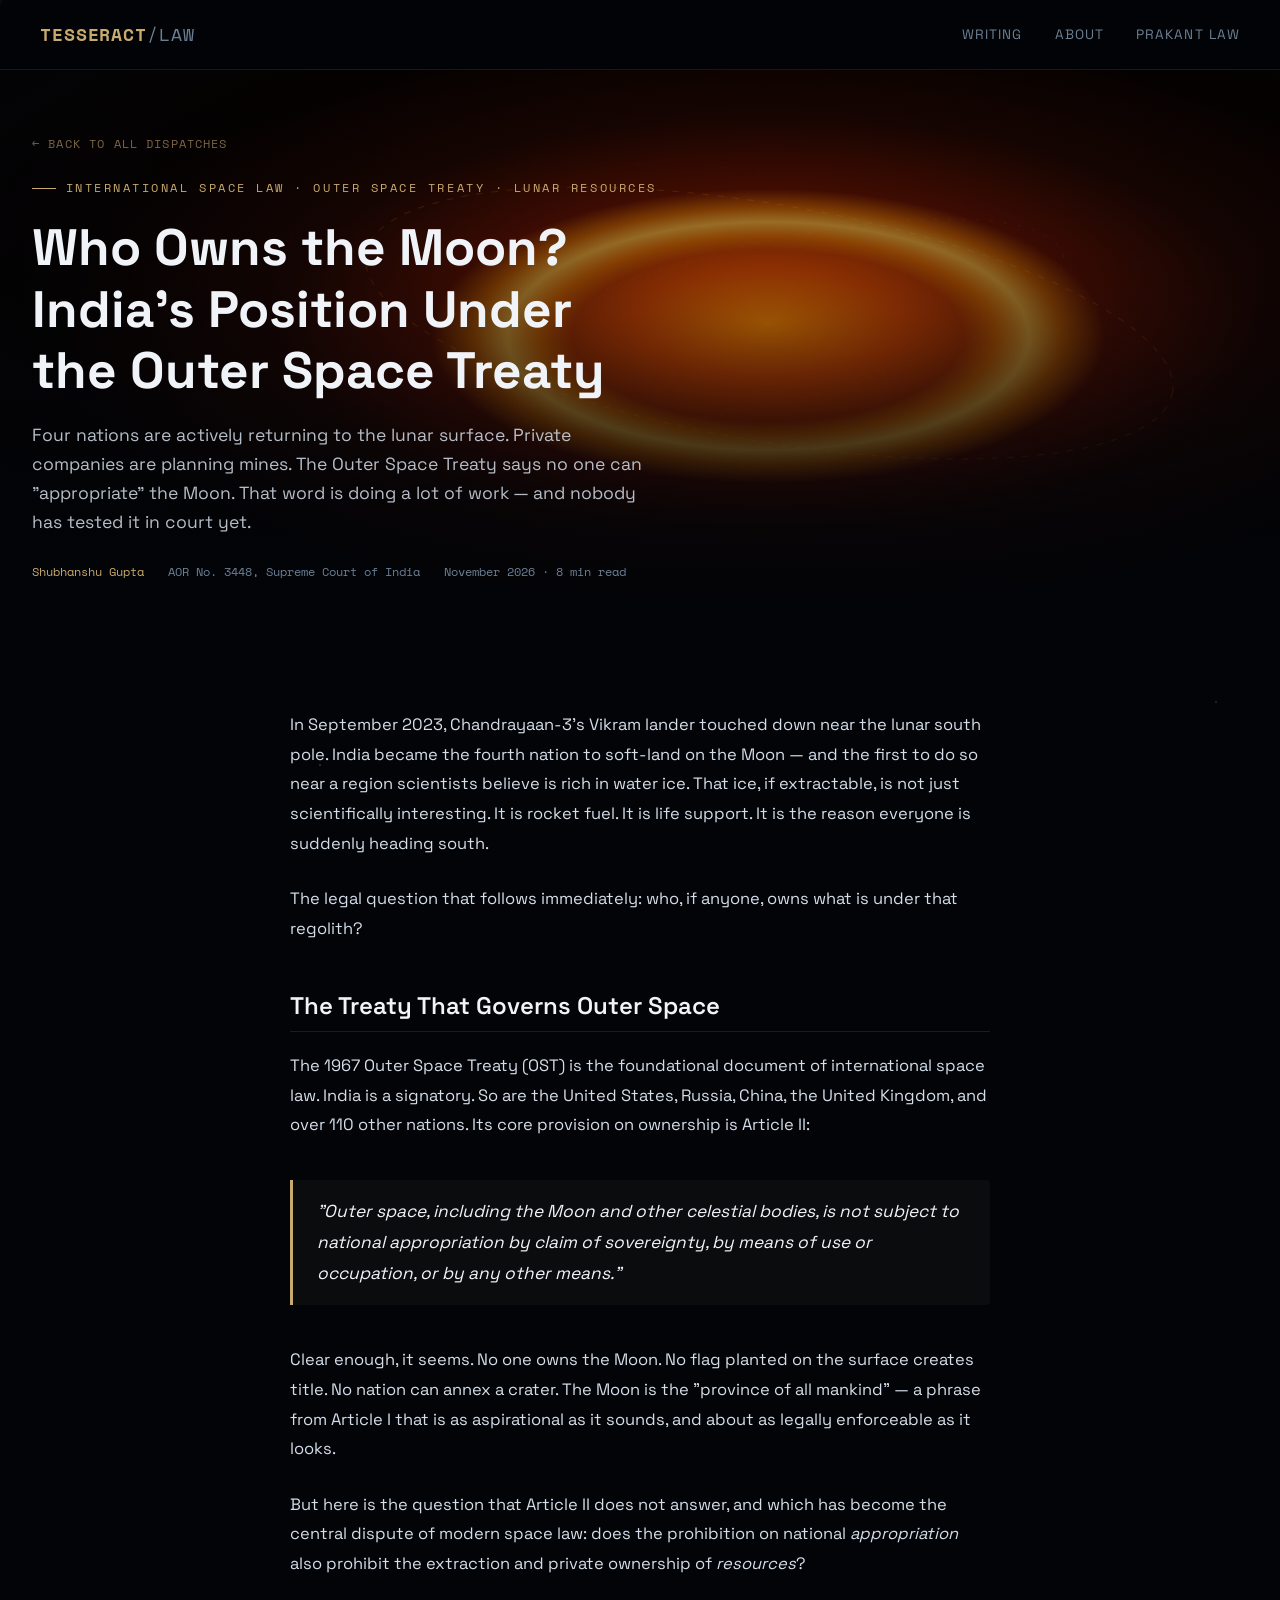
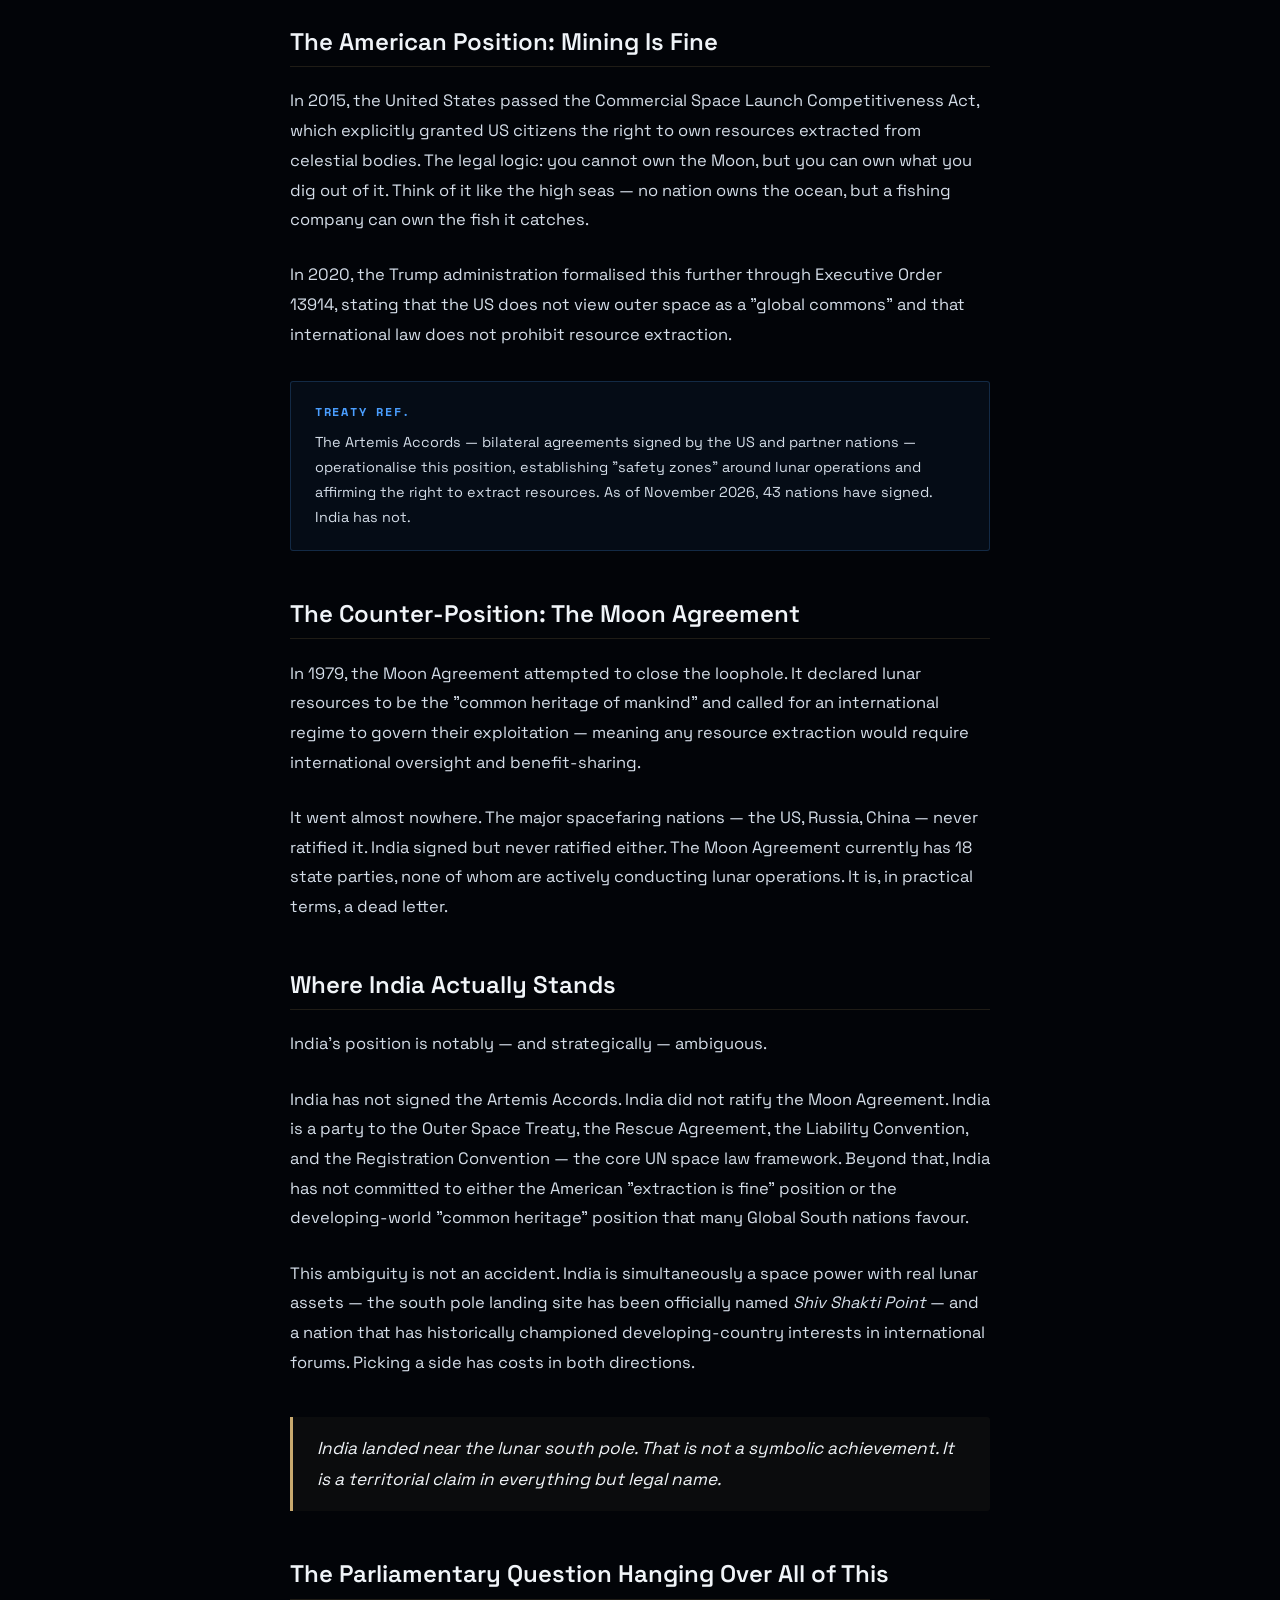
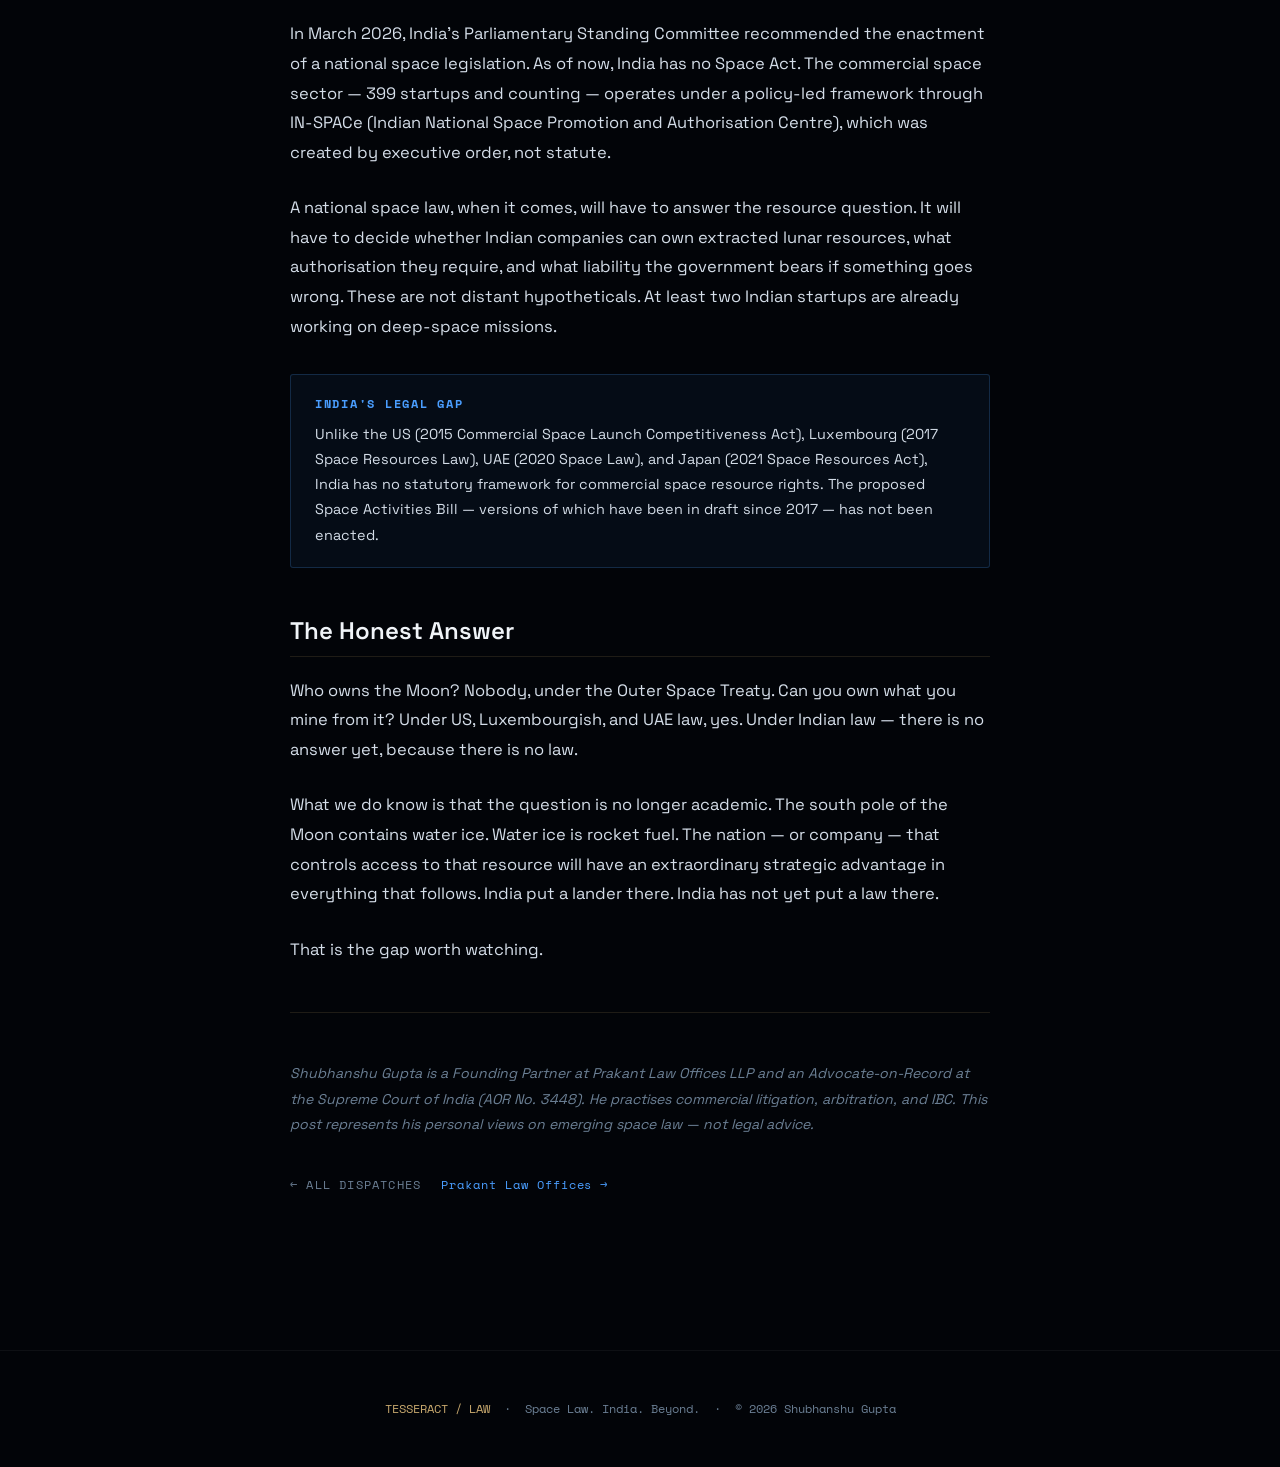
==== posts/who-owns-the-moon.html @ fd15c5fd "Add files via upload" ====
<!DOCTYPE html>
<html lang="en">
<head>
  <meta charset="UTF-8">
  <meta name="viewport" content="width=device-width, initial-scale=1.0">
  <title>Who Owns the Moon? — Tesseract Law</title>
  <meta name="description" content="The Outer Space Treaty says no nation can appropriate the Moon. But what does that mean for resource extraction — and where does India stand? By Shubhanshu Gupta, AOR.">
  <meta property="og:title" content="Who Owns the Moon? India's Position Under the Outer Space Treaty">
  <meta property="og:description" content="Four nations are actively returning to the lunar surface. The Outer Space Treaty says no nation can 'appropriate' the Moon. What does that actually mean?">
  <meta property="og:type" content="article">
  <link rel="stylesheet" href="../css/style.css">
  <link rel="icon" href="data:image/svg+xml,<svg xmlns='http://www.w3.org/2000/svg' viewBox='0 0 100 100'><text y='.9em' font-size='90'>⬡</text></svg>">
</head>
<body>

  <!-- NAV -->
  <nav>
    <a href="../index.html" class="nav-logo">TESSERACT<span>/LAW</span></a>
    <div class="nav-links">
      <a href="../index.html#writing">Writing</a>
      <a href="../index.html#about">About</a>
      <a href="https://www.prakantlaw.com" target="_blank">Prakant Law</a>
    </div>
  </nav>

  <!-- ARTICLE HERO — Gargantua / Black Hole aesthetic -->
  <header class="article-hero">
    <div class="article-hero-bg bg-gargantua">
      <!-- Animated orbit rings -->
      <svg style="position:absolute;inset:0;width:100%;height:100%;opacity:0.35;" viewBox="0 0 1200 600" preserveAspectRatio="xMidYMid slice">
        <ellipse cx="720" cy="300" rx="380" ry="110" fill="none" stroke="rgba(255,160,0,0.5)" stroke-width="1" stroke-dasharray="6 8">
          <animateTransform attributeName="transform" type="rotate" from="0 720 300" to="360 720 300" dur="60s" repeatCount="indefinite"/>
        </ellipse>
        <ellipse cx="720" cy="300" rx="280" ry="75" fill="none" stroke="rgba(200,169,110,0.3)" stroke-width="0.8" stroke-dasharray="3 10">
          <animateTransform attributeName="transform" type="rotate" from="360 720 300" to="0 720 300" dur="45s" repeatCount="indefinite"/>
        </ellipse>
        <ellipse cx="720" cy="300" rx="460" ry="140" fill="none" stroke="rgba(255,255,255,0.1)" stroke-width="0.5" stroke-dasharray="4 12">
          <animateTransform attributeName="transform" type="rotate" from="0 720 300" to="360 720 300" dur="90s" repeatCount="indefinite"/>
        </ellipse>
        <!-- Moon dot -->
        <circle r="8" fill="rgba(220,220,220,0.8)">
          <animateMotion dur="60s" repeatCount="indefinite">
            <mpath href="#moon-orbit"/>
          </animateMotion>
        </circle>
        <ellipse id="moon-orbit" cx="720" cy="300" rx="380" ry="110" fill="none"/>
      </svg>
    </div>
    <div class="article-hero-overlay"></div>
    <div class="article-hero-content">
      <a href="../index.html" class="back-link" style="color:rgba(200,169,110,0.6);font-size:0.72rem;margin-bottom:1.5rem;display:inline-flex;gap:0.5rem;align-items:center;">
        ← Back to all dispatches
      </a>
      <div class="article-tag">International Space Law · Outer Space Treaty · Lunar Resources</div>
      <h1>Who Owns the Moon?<br>India's Position Under<br>the Outer Space Treaty</h1>
      <p class="article-deck">
        Four nations are actively returning to the lunar surface. Private companies are planning mines.
        The Outer Space Treaty says no one can "appropriate" the Moon.
        That word is doing a lot of work — and nobody has tested it in court yet.
      </p>
      <div class="article-byline">
        <strong>Shubhanshu Gupta</strong>
        <span>AOR No. 3448, Supreme Court of India</span>
        <span>November 2026 · 8 min read</span>
      </div>
    </div>
  </header>

  <!-- ARTICLE BODY -->
  <article class="article-body">
    <div class="container-narrow">

      <p>
        In September 2023, Chandrayaan-3's Vikram lander touched down near the lunar south pole. India became the fourth nation to soft-land on the Moon — and the first to do so near a region scientists believe is rich in water ice. That ice, if extractable, is not just scientifically interesting. It is rocket fuel. It is life support. It is the reason everyone is suddenly heading south.
      </p>

      <p>
        The legal question that follows immediately: who, if anyone, owns what is under that regolith?
      </p>

      <h2>The Treaty That Governs Outer Space</h2>

      <p>
        The 1967 Outer Space Treaty (OST) is the foundational document of international space law. India is a signatory. So are the United States, Russia, China, the United Kingdom, and over 110 other nations. Its core provision on ownership is Article II:
      </p>

      <blockquote>
        <p>"Outer space, including the Moon and other celestial bodies, is not subject to national appropriation by claim of sovereignty, by means of use or occupation, or by any other means."</p>
      </blockquote>

      <p>
        Clear enough, it seems. No one owns the Moon. No flag planted on the surface creates title. No nation can annex a crater. The Moon is the "province of all mankind" — a phrase from Article I that is as aspirational as it sounds, and about as legally enforceable as it looks.
      </p>

      <p>
        But here is the question that Article II does not answer, and which has become the central dispute of modern space law: does the prohibition on national <em>appropriation</em> also prohibit the extraction and private ownership of <em>resources</em>?
      </p>

      <h2>The American Position: Mining Is Fine</h2>

      <p>
        In 2015, the United States passed the Commercial Space Launch Competitiveness Act, which explicitly granted US citizens the right to own resources extracted from celestial bodies. The legal logic: you cannot own the Moon, but you can own what you dig out of it. Think of it like the high seas — no nation owns the ocean, but a fishing company can own the fish it catches.
      </p>

      <p>
        In 2020, the Trump administration formalised this further through Executive Order 13914, stating that the US does not view outer space as a "global commons" and that international law does not prohibit resource extraction.
      </p>

      <div class="law-note">
        <strong>Treaty Ref.</strong>
        The Artemis Accords — bilateral agreements signed by the US and partner nations — operationalise this position, establishing "safety zones" around lunar operations and affirming the right to extract resources. As of November 2026, 43 nations have signed. India has not.
      </div>

      <h2>The Counter-Position: The Moon Agreement</h2>

      <p>
        In 1979, the Moon Agreement attempted to close the loophole. It declared lunar resources to be the "common heritage of mankind" and called for an international regime to govern their exploitation — meaning any resource extraction would require international oversight and benefit-sharing.
      </p>

      <p>
        It went almost nowhere. The major spacefaring nations — the US, Russia, China — never ratified it. India signed but never ratified either. The Moon Agreement currently has 18 state parties, none of whom are actively conducting lunar operations. It is, in practical terms, a dead letter.
      </p>

      <h2>Where India Actually Stands</h2>

      <p>
        India's position is notably — and strategically — ambiguous.
      </p>

      <p>
        India has not signed the Artemis Accords. India did not ratify the Moon Agreement. India is a party to the Outer Space Treaty, the Rescue Agreement, the Liability Convention, and the Registration Convention — the core UN space law framework. Beyond that, India has not committed to either the American "extraction is fine" position or the developing-world "common heritage" position that many Global South nations favour.
      </p>

      <p>
        This ambiguity is not an accident. India is simultaneously a space power with real lunar assets — the south pole landing site has been officially named <em>Shiv Shakti Point</em> — and a nation that has historically championed developing-country interests in international forums. Picking a side has costs in both directions.
      </p>

      <blockquote>
        <p>India landed near the lunar south pole. That is not a symbolic achievement. It is a territorial claim in everything but legal name.</p>
      </blockquote>

      <h2>The Parliamentary Question Hanging Over All of This</h2>

      <p>
        In March 2026, India's Parliamentary Standing Committee recommended the enactment of a national space legislation. As of now, India has no Space Act. The commercial space sector — 399 startups and counting — operates under a policy-led framework through IN-SPACe (Indian National Space Promotion and Authorisation Centre), which was created by executive order, not statute.
      </p>

      <p>
        A national space law, when it comes, will have to answer the resource question. It will have to decide whether Indian companies can own extracted lunar resources, what authorisation they require, and what liability the government bears if something goes wrong. These are not distant hypotheticals. At least two Indian startups are already working on deep-space missions.
      </p>

      <div class="law-note">
        <strong>India's Legal Gap</strong>
        Unlike the US (2015 Commercial Space Launch Competitiveness Act), Luxembourg (2017 Space Resources Law), UAE (2020 Space Law), and Japan (2021 Space Resources Act), India has no statutory framework for commercial space resource rights. The proposed Space Activities Bill — versions of which have been in draft since 2017 — has not been enacted.
      </div>

      <h2>The Honest Answer</h2>

      <p>
        Who owns the Moon? Nobody, under the Outer Space Treaty. Can you own what you mine from it? Under US, Luxembourgish, and UAE law, yes. Under Indian law — there is no answer yet, because there is no law.
      </p>

      <p>
        What we do know is that the question is no longer academic. The south pole of the Moon contains water ice. Water ice is rocket fuel. The nation — or company — that controls access to that resource will have an extraordinary strategic advantage in everything that follows. India put a lander there. India has not yet put a law there.
      </p>

      <p>
        That is the gap worth watching.
      </p>

      <hr style="border:none;border-top:1px solid rgba(200,169,110,0.15);margin:3rem 0;">

      <p style="font-size:0.88rem;color:var(--muted);">
        <em>Shubhanshu Gupta is a Founding Partner at Prakant Law Offices LLP and an Advocate-on-Record at the Supreme Court of India (AOR No. 3448). He practises commercial litigation, arbitration, and IBC. This post represents his personal views on emerging space law — not legal advice.</em>
      </p>

      <p style="margin-top:2rem;">
        <a href="../index.html" class="back-link">← All dispatches</a>
        &nbsp;&nbsp;&nbsp;
        <a href="https://www.prakantlaw.com" target="_blank" style="font-family:'Space Mono',monospace;font-size:0.75rem;color:var(--accent2);letter-spacing:0.08em;">Prakant Law Offices →</a>
      </p>

    </div>
  </article>

  <!-- FOOTER -->
  <footer>
    <p>
      <strong>TESSERACT / LAW</strong> &nbsp;·&nbsp;
      Space Law. India. Beyond. &nbsp;·&nbsp;
      © 2026 Shubhanshu Gupta
    </p>
  </footer>

  <script src="../js/main.js"></script>
</body>
</html>
---- css/style.css ----
/* ===========================
   TESSERACT LAW — Core Styles
   Space Law. India. Beyond.
   =========================== */

@import url('https://fonts.googleapis.com/css2?family=Space+Grotesk:wght@300;400;500;600;700&family=Space+Mono:ital,wght@0,400;0,700;1,400&display=swap');

:root {
  --black:       #020408;
  --deep:        #040c14;
  --navy:        #071a2e;
  --accent:      #c8a96e;      /* warm gold — like Gargantua's accretion disk */
  --accent2:     #4a9eff;      /* cool blue — starlight */
  --text:        #d4dde8;
  --muted:       #6b7f94;
  --white:       #f0f4f8;
  --glow:        rgba(200, 169, 110, 0.15);
  --font-body:   'Space Grotesk', sans-serif;
  --font-mono:   'Space Mono', monospace;
}

*, *::before, *::after { box-sizing: border-box; margin: 0; padding: 0; }

html { scroll-behavior: smooth; }

body {
  background: var(--black);
  color: var(--text);
  font-family: var(--font-body);
  font-size: 17px;
  line-height: 1.75;
  overflow-x: hidden;
}

/* ---- STARFIELD BACKGROUND ---- */
body::before {
  content: '';
  position: fixed;
  inset: 0;
  background-image:
    radial-gradient(1px 1px at 15% 20%, rgba(255,255,255,0.7) 0%, transparent 100%),
    radial-gradient(1px 1px at 42% 68%, rgba(255,255,255,0.5) 0%, transparent 100%),
    radial-gradient(1px 1px at 73% 12%, rgba(255,255,255,0.6) 0%, transparent 100%),
    radial-gradient(1px 1px at 88% 45%, rgba(255,255,255,0.4) 0%, transparent 100%),
    radial-gradient(1px 1px at 25% 85%, rgba(255,255,255,0.5) 0%, transparent 100%),
    radial-gradient(1px 1px at 60% 32%, rgba(255,255,255,0.6) 0%, transparent 100%),
    radial-gradient(1px 1px at 5%  55%, rgba(255,255,255,0.3) 0%, transparent 100%),
    radial-gradient(1px 1px at 95% 78%, rgba(255,255,255,0.4) 0%, transparent 100%),
    radial-gradient(2px 2px at 33% 48%, rgba(200,169,110,0.3) 0%, transparent 100%),
    radial-gradient(2px 2px at 78% 60%, rgba(74,158,255,0.2) 0%, transparent 100%);
  pointer-events: none;
  z-index: 0;
}

/* ---- TYPOGRAPHY ---- */
h1, h2, h3, h4 {
  font-family: var(--font-body);
  font-weight: 600;
  line-height: 1.25;
  color: var(--white);
}

a { color: var(--accent); text-decoration: none; transition: color 0.2s; }
a:hover { color: var(--accent2); }

/* ---- NAVIGATION ---- */
nav {
  position: fixed;
  top: 0; left: 0; right: 0;
  z-index: 100;
  display: flex;
  align-items: center;
  justify-content: space-between;
  padding: 1.2rem 2.5rem;
  background: rgba(2, 4, 8, 0.85);
  backdrop-filter: blur(12px);
  border-bottom: 1px solid rgba(200, 169, 110, 0.12);
}

.nav-logo {
  font-family: var(--font-mono);
  font-size: 1.1rem;
  font-weight: 700;
  color: var(--accent);
  letter-spacing: 0.05em;
}
.nav-logo span { color: var(--muted); font-weight: 400; }

.nav-links { display: flex; gap: 2rem; }
.nav-links a {
  font-size: 0.85rem;
  color: var(--muted);
  letter-spacing: 0.08em;
  text-transform: uppercase;
  transition: color 0.2s;
}
.nav-links a:hover { color: var(--accent); }

/* ---- HERO ---- */
.hero {
  position: relative;
  min-height: 100vh;
  display: flex;
  flex-direction: column;
  align-items: center;
  justify-content: center;
  text-align: center;
  padding: 8rem 2rem 5rem;
  overflow: hidden;
  z-index: 1;
}

/* Gargantua ring — pure CSS black hole */
.hero::after {
  content: '';
  position: absolute;
  width: 520px; height: 520px;
  border-radius: 50%;
  background: radial-gradient(circle at 48% 55%,
    transparent 32%,
    rgba(200,169,110,0.08) 34%,
    rgba(200,169,110,0.22) 37%,
    rgba(255,200,80,0.18) 40%,
    rgba(200,169,110,0.10) 44%,
    transparent 48%
  );
  box-shadow:
    0 0 60px 20px rgba(200,169,110,0.08),
    0 0 120px 60px rgba(200,169,110,0.04);
  animation: rotate-ring 90s linear infinite;
  opacity: 0.6;
  pointer-events: none;
  z-index: -1;
}

@keyframes rotate-ring {
  from { transform: rotate(0deg) scale(1); }
  50%  { transform: rotate(180deg) scale(1.04); }
  to   { transform: rotate(360deg) scale(1); }
}

.hero-eyebrow {
  font-family: var(--font-mono);
  font-size: 0.75rem;
  letter-spacing: 0.25em;
  text-transform: uppercase;
  color: var(--accent);
  margin-bottom: 1.5rem;
  opacity: 0.9;
}

.hero h1 {
  font-size: clamp(2.8rem, 7vw, 5.5rem);
  font-weight: 700;
  letter-spacing: -0.02em;
  line-height: 1.1;
  margin-bottom: 1.5rem;
  background: linear-gradient(135deg, var(--white) 0%, var(--accent) 50%, var(--accent2) 100%);
  -webkit-background-clip: text;
  -webkit-text-fill-color: transparent;
  background-clip: text;
}

.hero-sub {
  font-size: 1.15rem;
  color: var(--muted);
  max-width: 540px;
  margin: 0 auto 2.5rem;
  line-height: 1.65;
}

.hero-cta {
  display: inline-flex;
  align-items: center;
  gap: 0.6rem;
  padding: 0.9rem 2rem;
  border: 1px solid var(--accent);
  border-radius: 2px;
  font-family: var(--font-mono);
  font-size: 0.8rem;
  letter-spacing: 0.12em;
  text-transform: uppercase;
  color: var(--accent);
  transition: all 0.25s;
}
.hero-cta:hover {
  background: var(--glow);
  color: var(--accent);
  box-shadow: 0 0 24px rgba(200,169,110,0.2);
}

/* ---- COORDINATES BAR ---- */
.coord-bar {
  display: flex;
  justify-content: center;
  gap: 3rem;
  padding: 1.2rem 2rem;
  font-family: var(--font-mono);
  font-size: 0.72rem;
  color: var(--muted);
  letter-spacing: 0.1em;
  border-top: 1px solid rgba(255,255,255,0.05);
  border-bottom: 1px solid rgba(255,255,255,0.05);
  background: rgba(4, 12, 20, 0.6);
  position: relative;
  z-index: 1;
}
.coord-bar span { opacity: 0.6; }
.coord-bar strong { color: var(--accent); font-weight: 400; }

/* ---- SECTION LAYOUTS ---- */
.section { position: relative; z-index: 1; padding: 5rem 2rem; }
.container { max-width: 1100px; margin: 0 auto; }
.container-narrow { max-width: 740px; margin: 0 auto; }

.section-label {
  font-family: var(--font-mono);
  font-size: 0.72rem;
  letter-spacing: 0.25em;
  text-transform: uppercase;
  color: var(--accent);
  margin-bottom: 1rem;
  display: flex;
  align-items: center;
  gap: 0.75rem;
}
.section-label::after {
  content: '';
  flex: 1;
  height: 1px;
  background: linear-gradient(to right, rgba(200,169,110,0.3), transparent);
  max-width: 120px;
}

/* ---- POST GRID ---- */
.post-grid {
  display: grid;
  grid-template-columns: repeat(auto-fill, minmax(320px, 1fr));
  gap: 1.5rem;
  margin-top: 2.5rem;
}

.post-card {
  background: rgba(7, 26, 46, 0.5);
  border: 1px solid rgba(200,169,110,0.1);
  border-radius: 3px;
  overflow: hidden;
  transition: transform 0.25s, border-color 0.25s, box-shadow 0.25s;
  cursor: pointer;
}
.post-card:hover {
  transform: translateY(-4px);
  border-color: rgba(200,169,110,0.3);
  box-shadow: 0 12px 40px rgba(0,0,0,0.4), 0 0 20px rgba(200,169,110,0.08);
}

.post-card-visual {
  height: 200px;
  position: relative;
  overflow: hidden;
}

/* Individual post visual themes */
.visual-gargantua {
  background: radial-gradient(ellipse at 50% 60%,
    #ff9900 0%, #c8550a 15%, #4a1500 30%, #1a0800 50%, #020408 100%
  );
}
.visual-gargantua::after {
  content: '';
  position: absolute;
  inset: 0;
  background: radial-gradient(ellipse at 50% 55%,
    transparent 20%, rgba(255,120,0,0.3) 23%,
    rgba(255,180,0,0.5) 26%, rgba(255,120,0,0.3) 29%, transparent 33%
  );
}

.visual-stars {
  background: linear-gradient(135deg, #020408 0%, #071a2e 50%, #0a0f1e 100%);
}
.visual-stars::after {
  content: '';
  position: absolute;
  inset: 0;
  background-image:
    radial-gradient(1px 1px at 20% 30%, white 0%, transparent 100%),
    radial-gradient(1px 1px at 60% 20%, white 0%, transparent 100%),
    radial-gradient(1px 1px at 80% 60%, rgba(200,169,110,0.8) 0%, transparent 100%),
    radial-gradient(2px 2px at 40% 70%, rgba(74,158,255,0.6) 0%, transparent 100%),
    radial-gradient(1px 1px at 15% 80%, white 0%, transparent 100%),
    radial-gradient(1px 1px at 70% 85%, white 0%, transparent 100%);
}

.visual-india-orbit {
  background: linear-gradient(160deg, #020408 0%, #071428 40%, #0d1f0d 100%);
}
.visual-india-orbit::after {
  content: '';
  position: absolute;
  inset: 0;
  background:
    radial-gradient(circle at 70% 40%, rgba(255,153,0,0.3) 0%, transparent 40%),
    radial-gradient(circle at 30% 60%, rgba(19,136,8,0.2) 0%, transparent 35%);
}

.visual-tesseract {
  background: #020408;
  overflow: hidden;
}
.visual-tesseract::after {
  content: '';
  position: absolute;
  inset: 0;
  background:
    linear-gradient(45deg, transparent 40%, rgba(200,169,110,0.1) 50%, transparent 60%),
    linear-gradient(-45deg, transparent 40%, rgba(74,158,255,0.1) 50%, transparent 60%),
    radial-gradient(ellipse at center, rgba(200,169,110,0.15) 0%, transparent 60%);
  animation: tesseract-pulse 4s ease-in-out infinite;
}
@keyframes tesseract-pulse {
  0%, 100% { opacity: 0.6; transform: scale(1); }
  50%       { opacity: 1;   transform: scale(1.05); }
}

.post-card-body { padding: 1.5rem; }

.post-tag {
  font-family: var(--font-mono);
  font-size: 0.65rem;
  letter-spacing: 0.18em;
  text-transform: uppercase;
  color: var(--accent);
  margin-bottom: 0.6rem;
  display: block;
}

.post-card-body h3 {
  font-size: 1.05rem;
  font-weight: 600;
  color: var(--white);
  margin-bottom: 0.6rem;
  line-height: 1.35;
}

.post-card-body p {
  font-size: 0.88rem;
  color: var(--muted);
  line-height: 1.6;
  margin-bottom: 1rem;
}

.post-meta {
  display: flex;
  align-items: center;
  justify-content: space-between;
  font-family: var(--font-mono);
  font-size: 0.7rem;
  color: var(--muted);
}

.post-read-link {
  font-family: var(--font-mono);
  font-size: 0.72rem;
  color: var(--accent2);
  letter-spacing: 0.08em;
  display: flex;
  align-items: center;
  gap: 0.4rem;
}
.post-read-link:hover { color: var(--accent); }

/* ---- ABOUT STRIP ---- */
.about-strip {
  background: linear-gradient(135deg, rgba(7,26,46,0.6) 0%, rgba(4,12,20,0.8) 100%);
  border-top: 1px solid rgba(200,169,110,0.1);
  border-bottom: 1px solid rgba(200,169,110,0.1);
  padding: 4rem 2rem;
  position: relative;
  z-index: 1;
}

.about-inner {
  max-width: 900px;
  margin: 0 auto;
  display: grid;
  grid-template-columns: 1fr 2fr;
  gap: 4rem;
  align-items: center;
}

.about-avatar {
  width: 140px; height: 140px;
  border-radius: 50%;
  background: radial-gradient(circle at 40% 40%,
    rgba(200,169,110,0.4) 0%, rgba(7,26,46,0.9) 60%
  );
  border: 2px solid rgba(200,169,110,0.3);
  display: flex;
  align-items: center;
  justify-content: center;
  font-family: var(--font-mono);
  font-size: 2.5rem;
  color: var(--accent);
  margin: 0 auto;
}

.about-text h3 { font-size: 1.3rem; margin-bottom: 0.4rem; }
.about-role {
  font-family: var(--font-mono);
  font-size: 0.75rem;
  color: var(--accent);
  letter-spacing: 0.1em;
  margin-bottom: 1rem;
}
.about-text p { color: var(--muted); font-size: 0.95rem; }

/* ---- FOOTER ---- */
footer {
  position: relative;
  z-index: 1;
  text-align: center;
  padding: 3rem 2rem;
  font-family: var(--font-mono);
  font-size: 0.72rem;
  color: var(--muted);
  border-top: 1px solid rgba(255,255,255,0.05);
}
footer strong { color: var(--accent); font-weight: 400; }

/* ===========================
   ARTICLE PAGE STYLES
   =========================== */

.article-hero {
  position: relative;
  min-height: 70vh;
  display: flex;
  align-items: flex-end;
  padding: 8rem 2rem 4rem;
  overflow: hidden;
  z-index: 1;
}

.article-hero-bg {
  position: absolute;
  inset: 0;
  z-index: -1;
}

/* Gargantua article hero */
.bg-gargantua {
  background: radial-gradient(ellipse at 60% 50%,
    #ff8800 0%, #cc4400 12%, #550f00 28%,
    #1a0500 45%, #050100 65%, #020408 100%
  );
}
.bg-gargantua::after {
  content: '';
  position: absolute;
  inset: 0;
  background: radial-gradient(ellipse at 60% 52%,
    transparent 18%,
    rgba(255,160,0,0.4) 21%,
    rgba(255,220,80,0.6) 24%,
    rgba(255,160,0,0.4) 27%,
    transparent 31%
  );
}

.article-hero-overlay {
  position: absolute;
  inset: 0;
  background: linear-gradient(to top, rgba(2,4,8,0.95) 0%, rgba(2,4,8,0.3) 60%, transparent 100%);
}

.article-hero-content { position: relative; max-width: 820px; }

.article-tag {
  font-family: var(--font-mono);
  font-size: 0.72rem;
  letter-spacing: 0.22em;
  text-transform: uppercase;
  color: var(--accent);
  margin-bottom: 1.2rem;
  display: flex;
  align-items: center;
  gap: 0.6rem;
}
.article-tag::before {
  content: '';
  display: inline-block;
  width: 24px; height: 1px;
  background: var(--accent);
}

.article-hero h1 {
  font-size: clamp(1.9rem, 5vw, 3.2rem);
  font-weight: 700;
  line-height: 1.2;
  color: var(--white);
  margin-bottom: 1.2rem;
}

.article-deck {
  font-size: 1.1rem;
  color: var(--text);
  opacity: 0.85;
  max-width: 620px;
  line-height: 1.65;
  margin-bottom: 1.5rem;
}

.article-byline {
  font-family: var(--font-mono);
  font-size: 0.75rem;
  color: var(--muted);
  display: flex;
  align-items: center;
  gap: 1.5rem;
}
.article-byline strong { color: var(--accent); font-weight: 400; }

/* ---- ARTICLE BODY ---- */
.article-body {
  position: relative;
  z-index: 1;
  padding: 4rem 2rem 6rem;
}

.article-body .container-narrow {
  max-width: 700px;
}

.article-body p {
  margin-bottom: 1.6rem;
  color: var(--text);
  font-size: 1.03rem;
  line-height: 1.8;
}

.article-body h2 {
  font-size: 1.5rem;
  color: var(--white);
  margin: 3rem 0 1.2rem;
  padding-bottom: 0.6rem;
  border-bottom: 1px solid rgba(200,169,110,0.15);
}

.article-body h3 {
  font-size: 1.15rem;
  color: var(--accent);
  margin: 2rem 0 0.8rem;
  font-family: var(--font-mono);
  font-weight: 400;
  letter-spacing: 0.05em;
}

.article-body blockquote {
  border-left: 3px solid var(--accent);
  padding: 1rem 1.5rem;
  margin: 2.5rem 0;
  background: rgba(200,169,110,0.05);
  border-radius: 0 3px 3px 0;
}
.article-body blockquote p {
  color: var(--white);
  font-style: italic;
  font-size: 1.08rem;
  margin: 0;
}

.article-body .law-note {
  background: rgba(74,158,255,0.06);
  border: 1px solid rgba(74,158,255,0.2);
  border-radius: 3px;
  padding: 1.2rem 1.5rem;
  margin: 2rem 0;
  font-size: 0.9rem;
  color: var(--text);
}
.article-body .law-note strong {
  font-family: var(--font-mono);
  font-size: 0.72rem;
  letter-spacing: 0.15em;
  text-transform: uppercase;
  color: var(--accent2);
  display: block;
  margin-bottom: 0.5rem;
}

/* ---- BACK LINK ---- */
.back-link {
  display: inline-flex;
  align-items: center;
  gap: 0.5rem;
  font-family: var(--font-mono);
  font-size: 0.75rem;
  letter-spacing: 0.1em;
  text-transform: uppercase;
  color: var(--muted);
  margin-bottom: 2rem;
}
.back-link:hover { color: var(--accent); }

/* ---- RESPONSIVE ---- */
@media (max-width: 768px) {
  nav { padding: 1rem 1.5rem; }
  .nav-links { display: none; }
  .coord-bar { gap: 1rem; flex-wrap: wrap; justify-content: center; }
  .about-inner { grid-template-columns: 1fr; gap: 2rem; text-align: center; }
  .hero h1 { font-size: 2.4rem; }
}
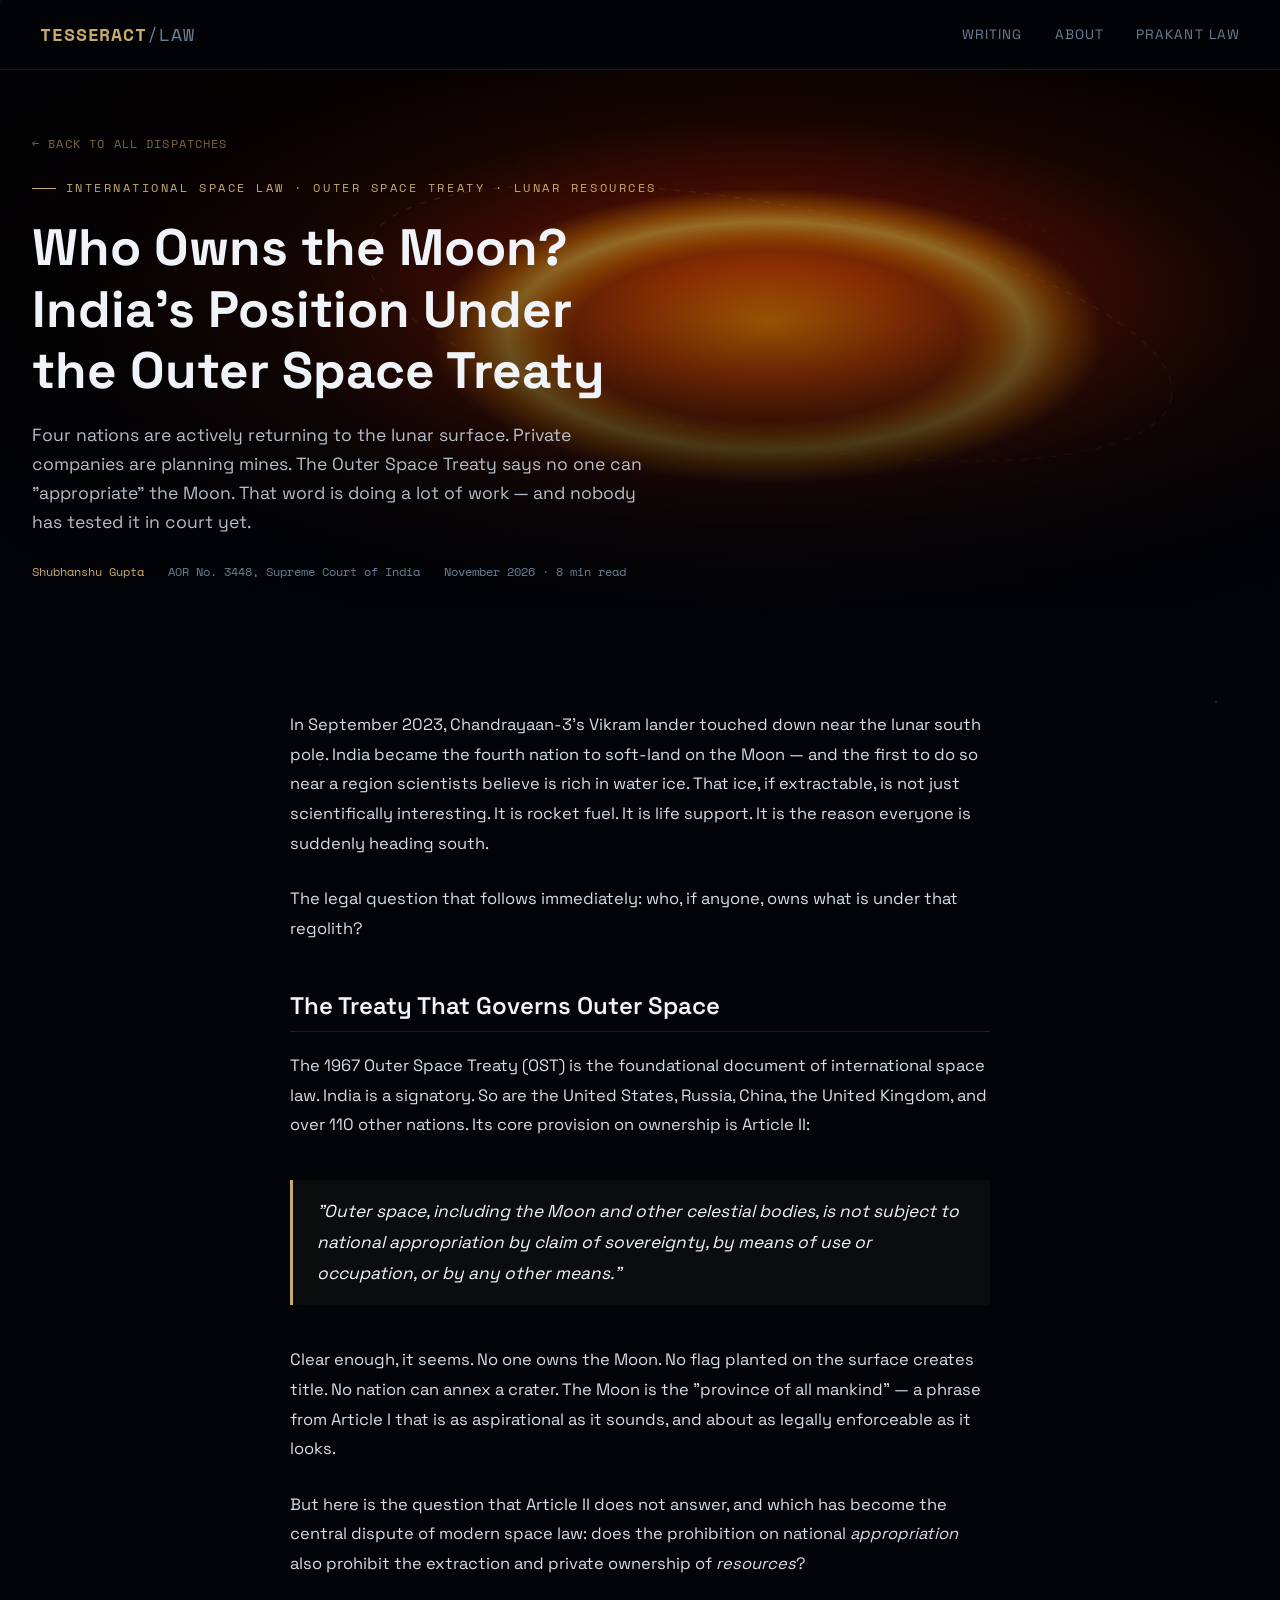
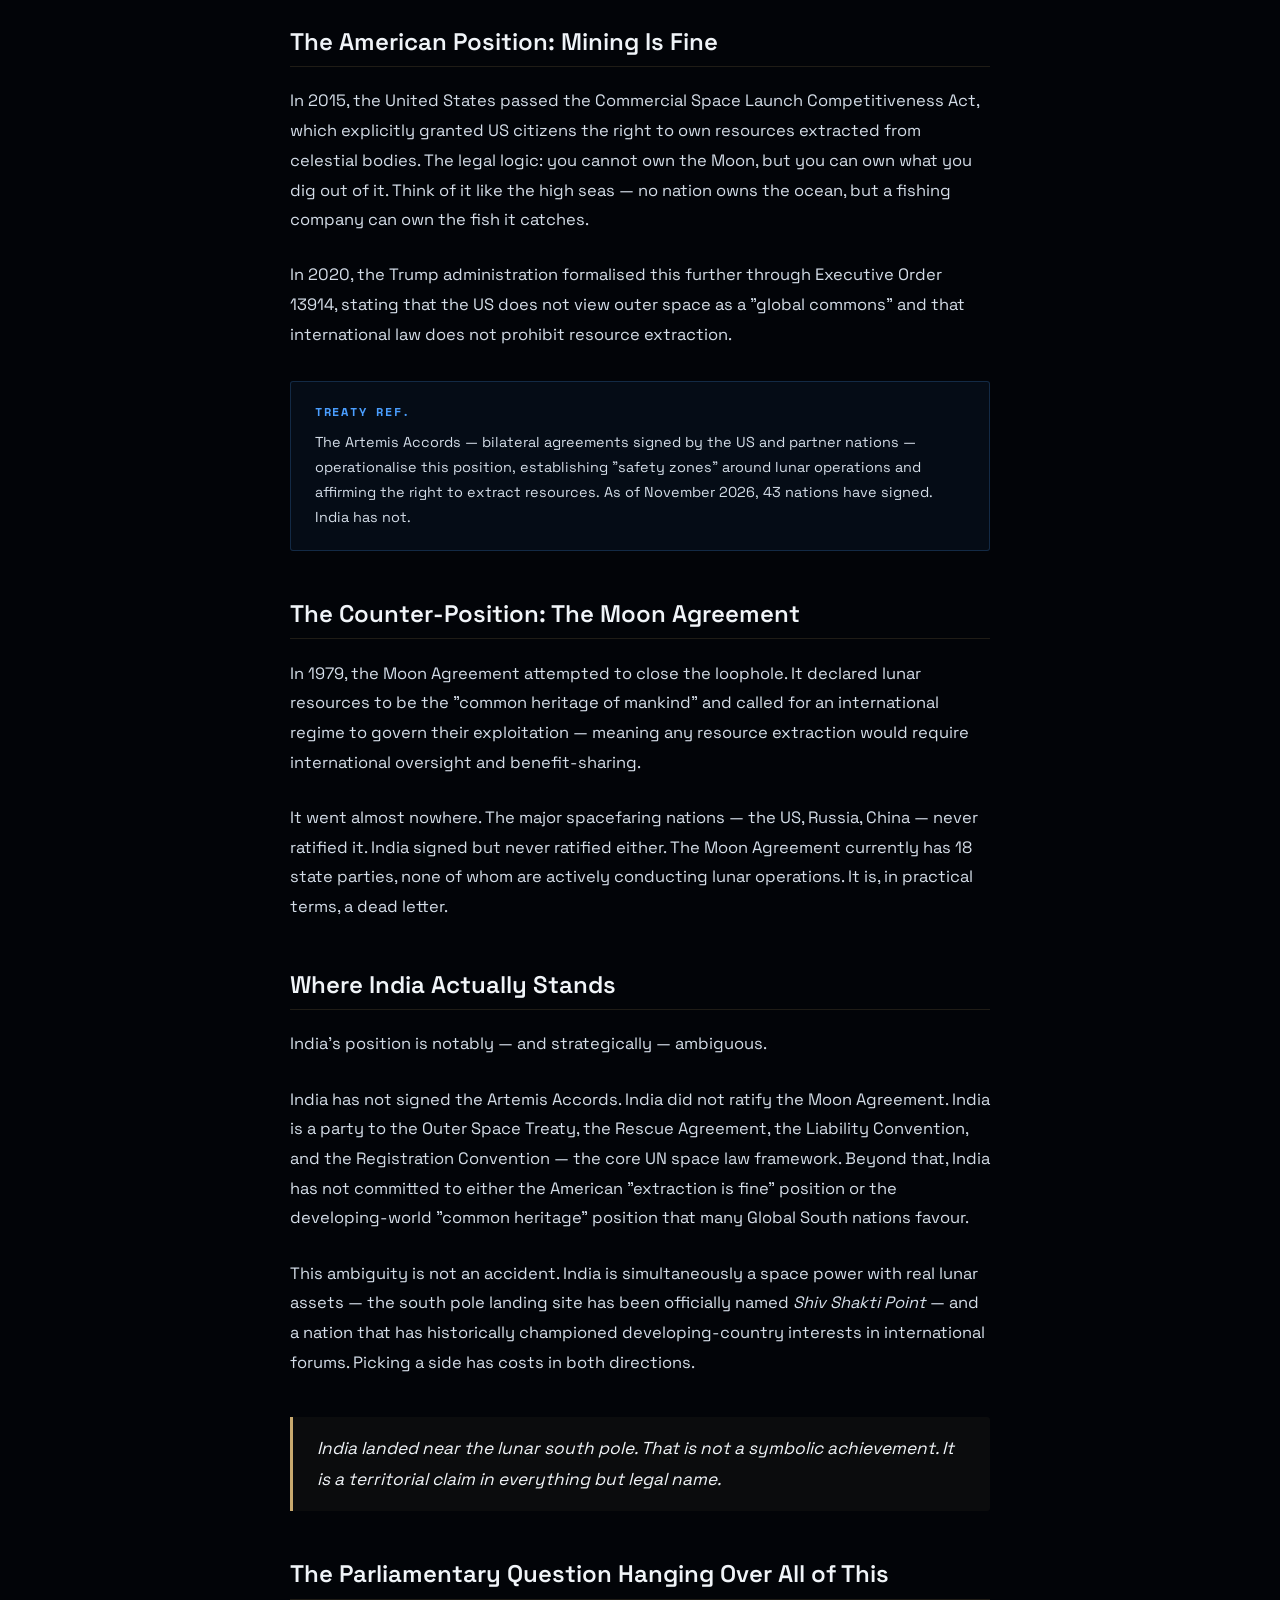
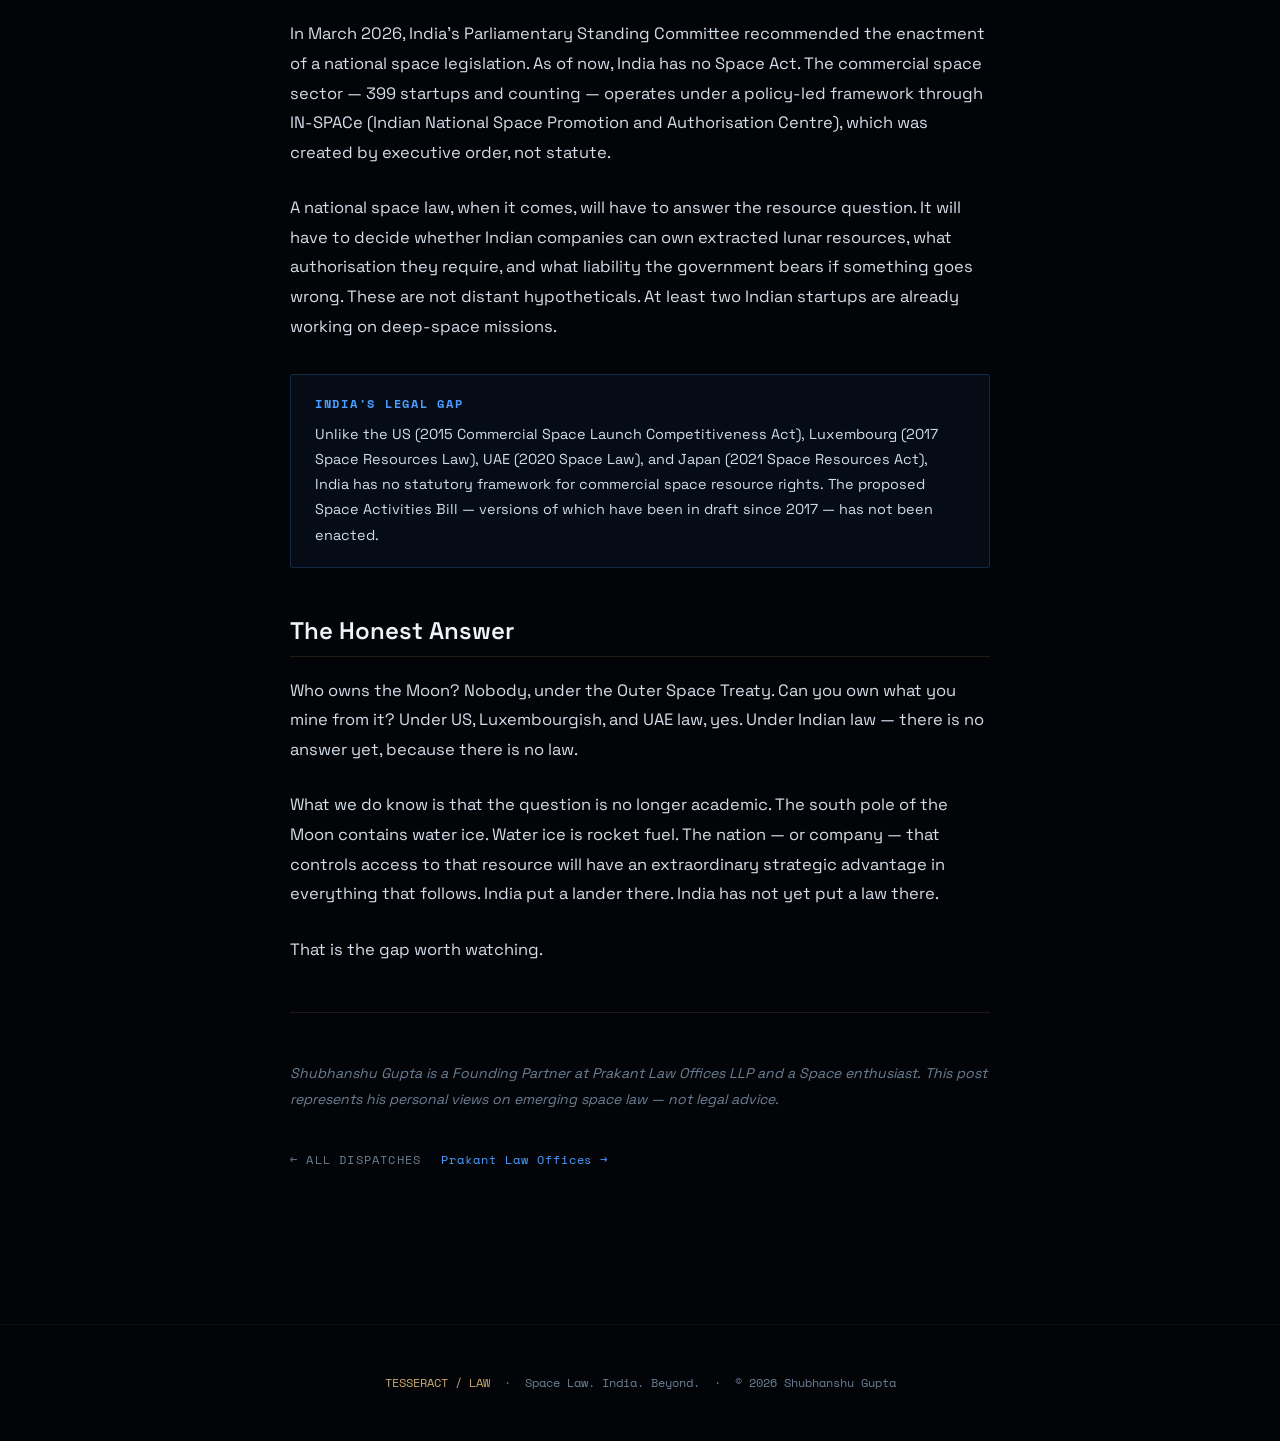
==== commit feb9e67f: "Update who-owns-the-moon.html" ====
--- a/posts/who-owns-the-moon.html
+++ b/posts/who-owns-the-moon.html
@@ -171,7 +171,7 @@
       <hr style="border:none;border-top:1px solid rgba(200,169,110,0.15);margin:3rem 0;">
 
       <p style="font-size:0.88rem;color:var(--muted);">
-        <em>Shubhanshu Gupta is a Founding Partner at Prakant Law Offices LLP and an Advocate-on-Record at the Supreme Court of India (AOR No. 3448). He practises commercial litigation, arbitration, and IBC. This post represents his personal views on emerging space law — not legal advice.</em>
+        <em>Shubhanshu Gupta is a Founding Partner at Prakant Law Offices LLP and a Space enthusiast. This post represents his personal views on emerging space law — not legal advice.</em>
       </p>
 
       <p style="margin-top:2rem;">
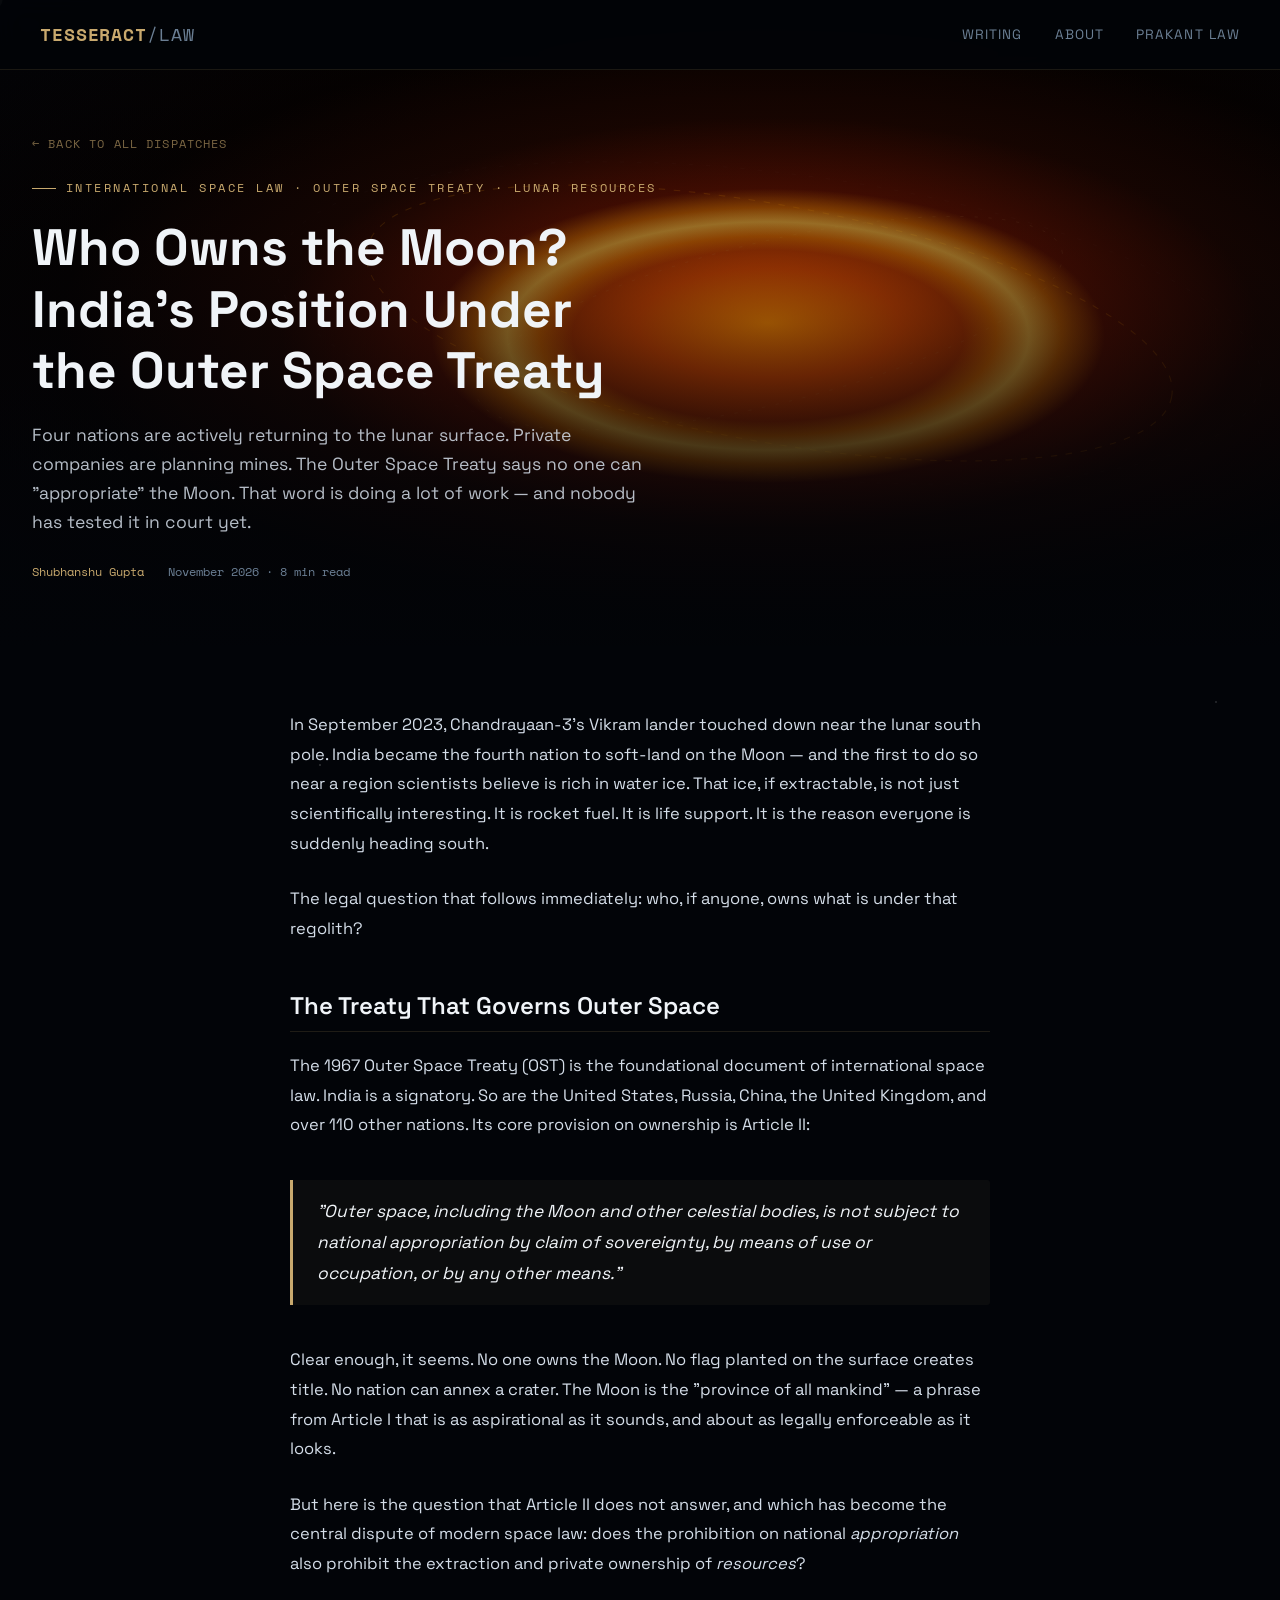
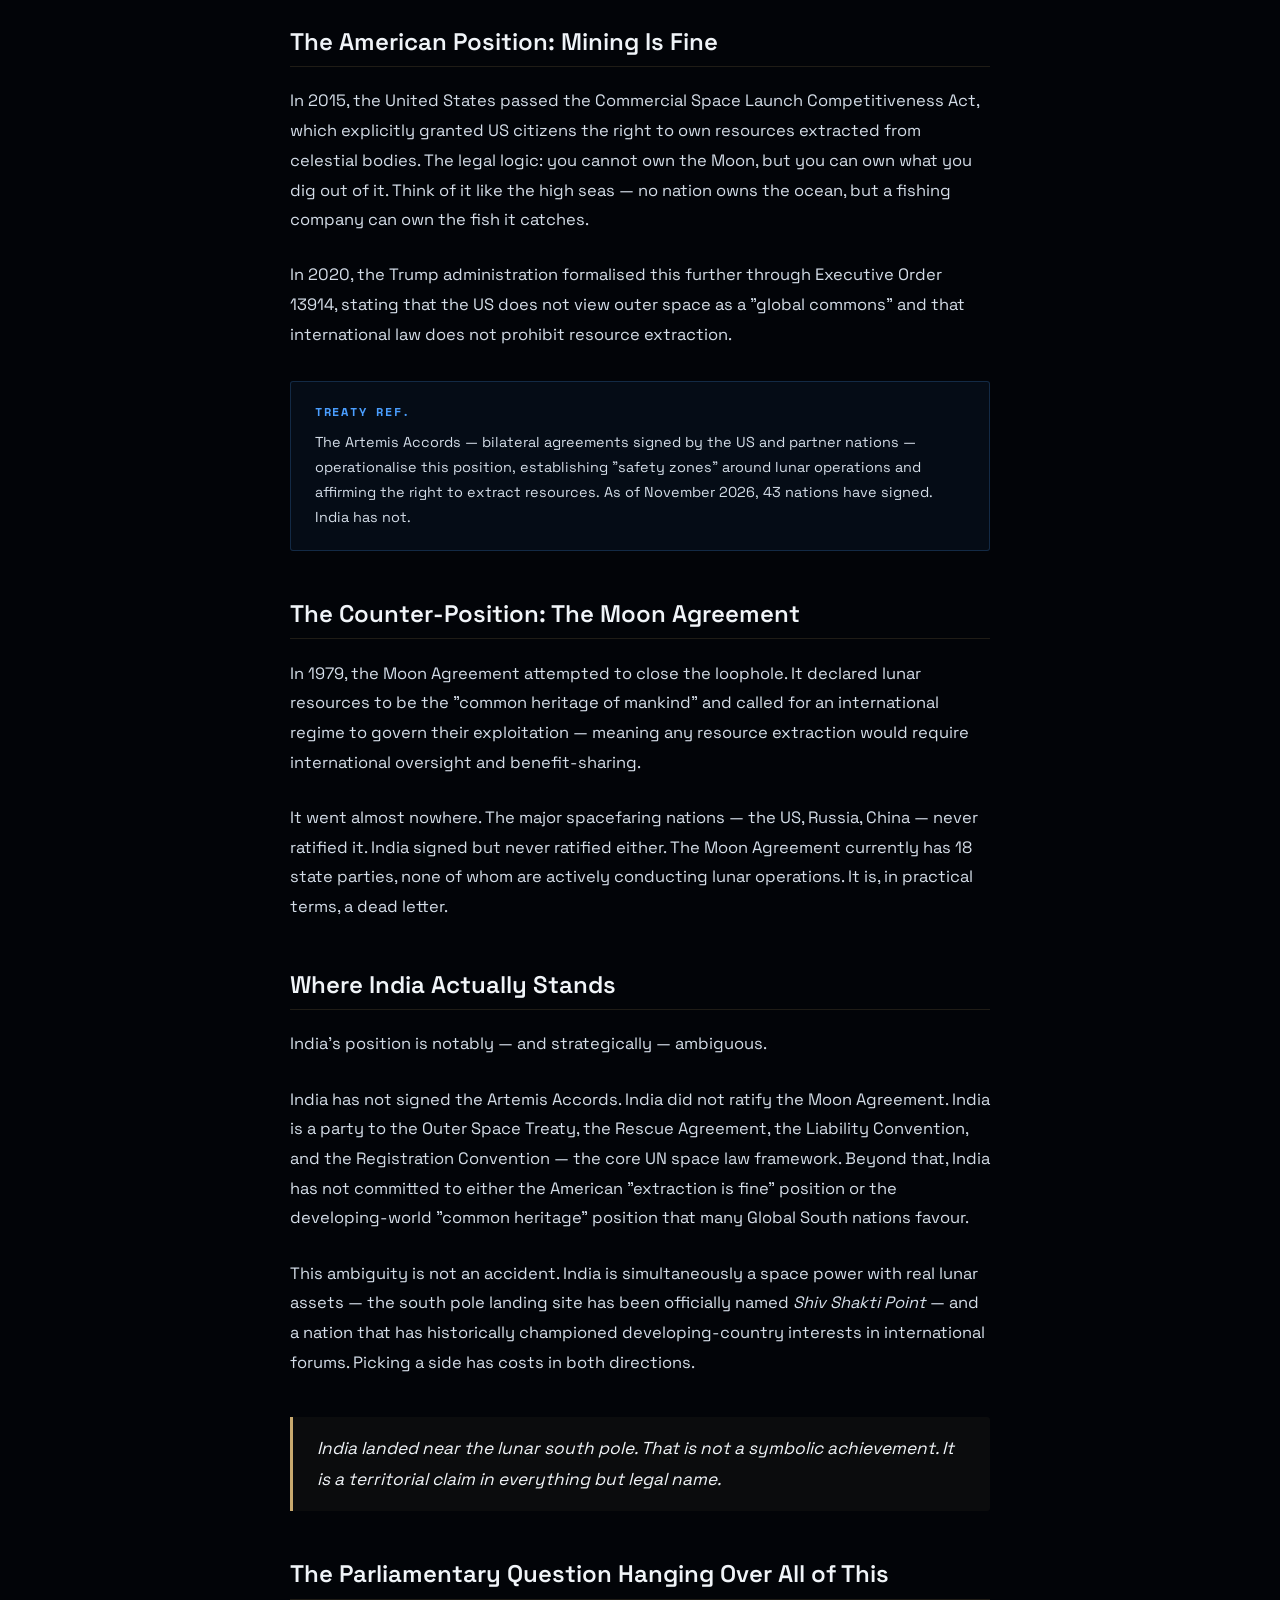
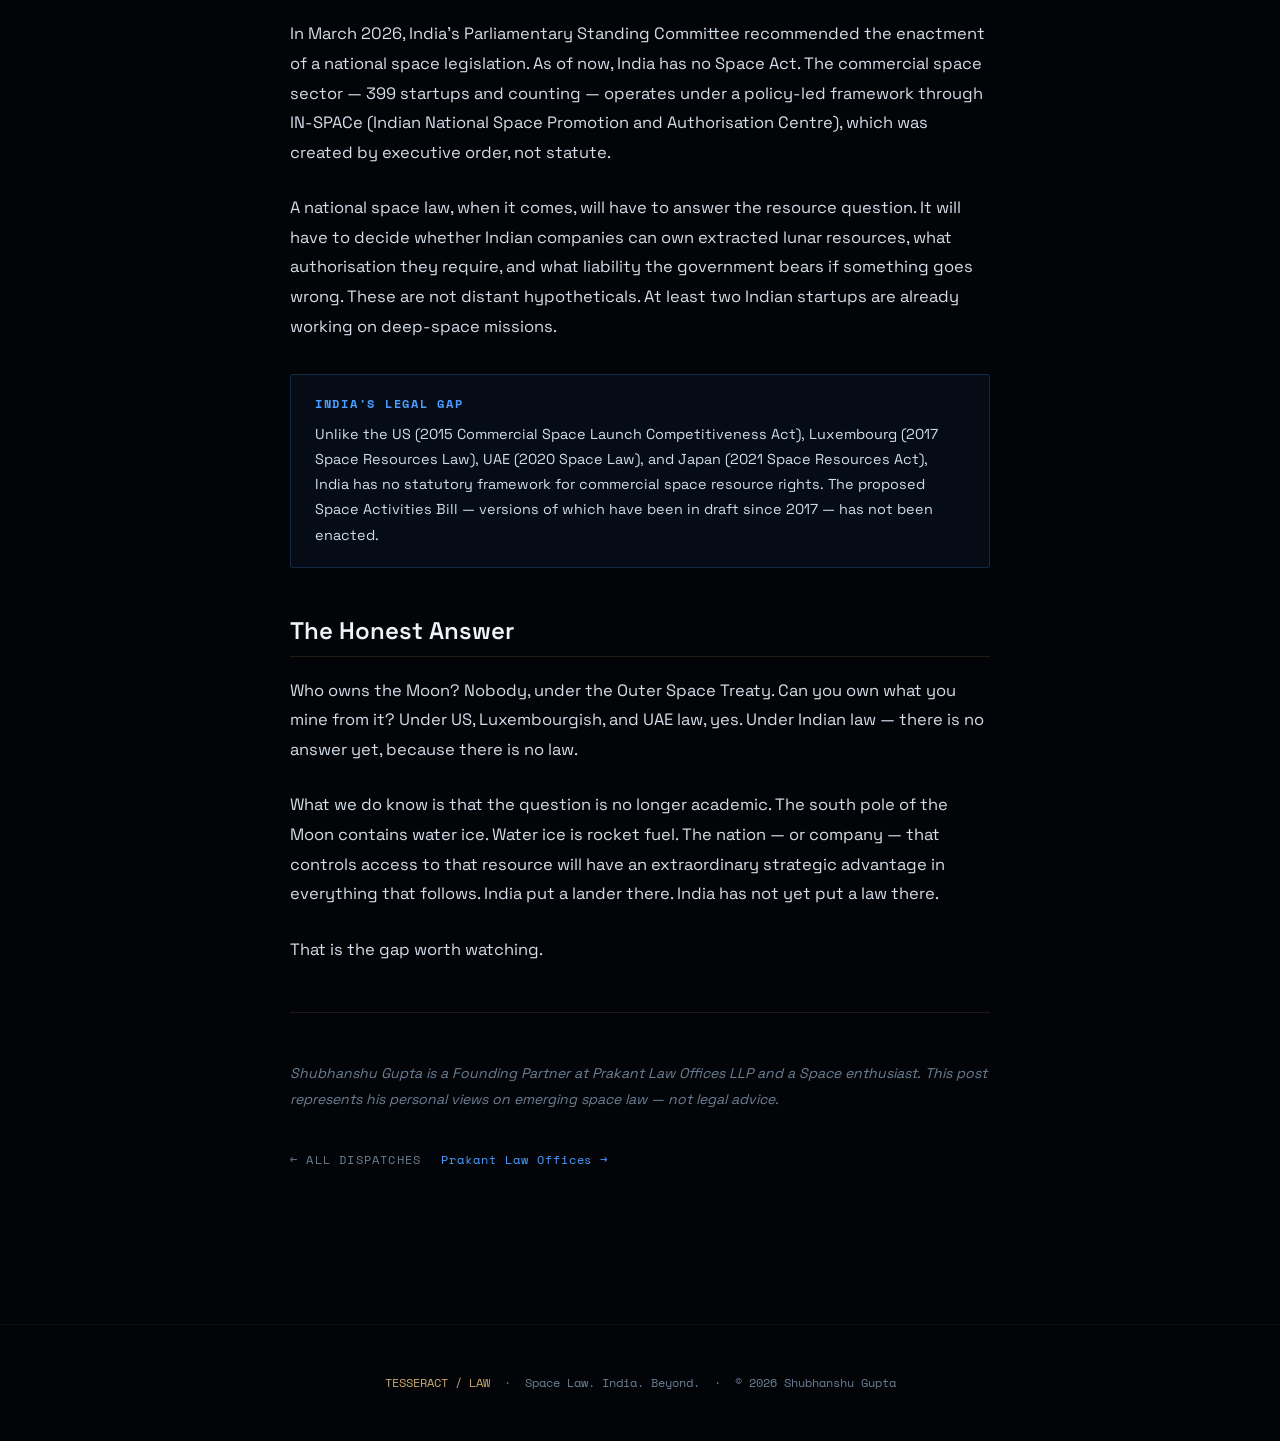
==== commit 22a25461: "Update who-owns-the-moon.html" ====
--- a/posts/who-owns-the-moon.html
+++ b/posts/who-owns-the-moon.html
@@ -19,7 +19,7 @@
     <div class="nav-links">
       <a href="../index.html#writing">Writing</a>
       <a href="../index.html#about">About</a>
-      <a href="https://www.prakantlaw.com" target="_blank">Prakant Law</a>
+      <a href="https://www.prakantlawoffices.com" target="_blank">Prakant Law</a>
     </div>
   </nav>
 
@@ -60,7 +60,7 @@
       </p>
       <div class="article-byline">
         <strong>Shubhanshu Gupta</strong>
-        <span>AOR No. 3448, Supreme Court of India</span>
+    
         <span>November 2026 · 8 min read</span>
       </div>
     </div>
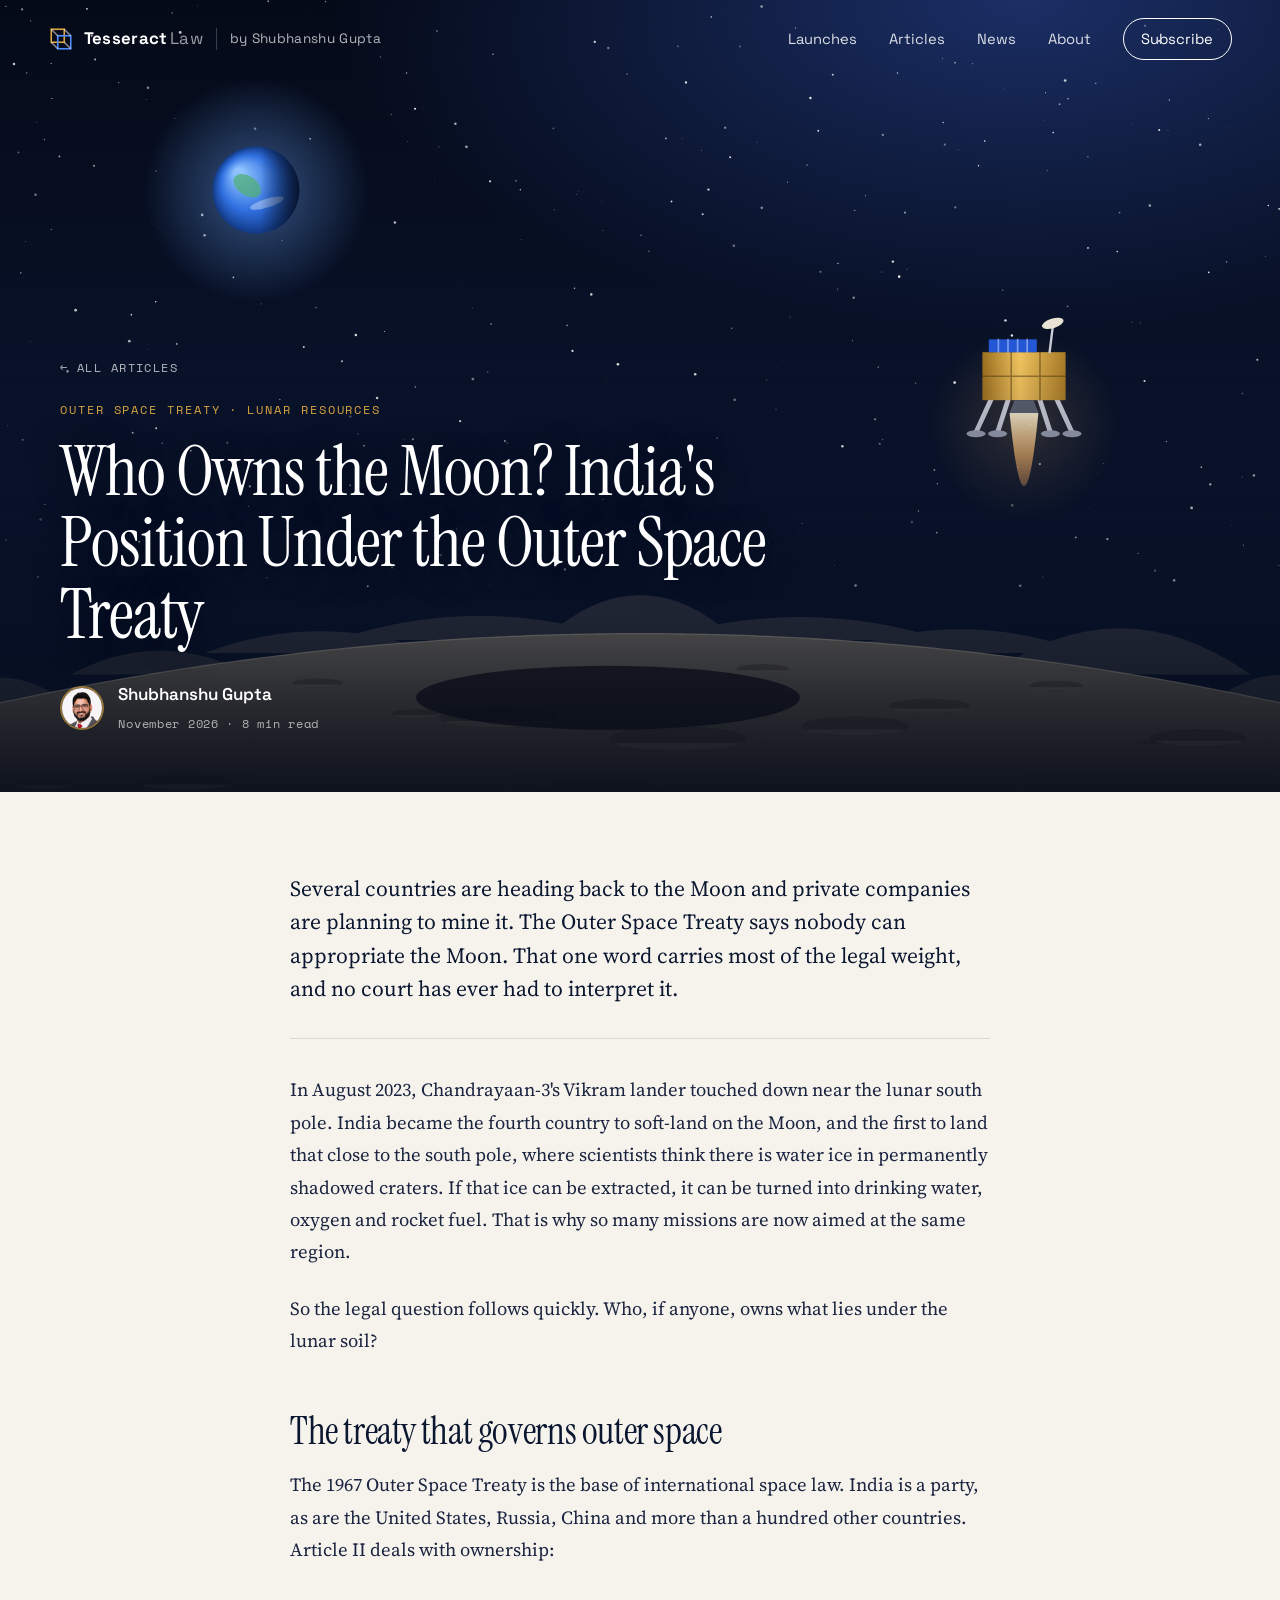
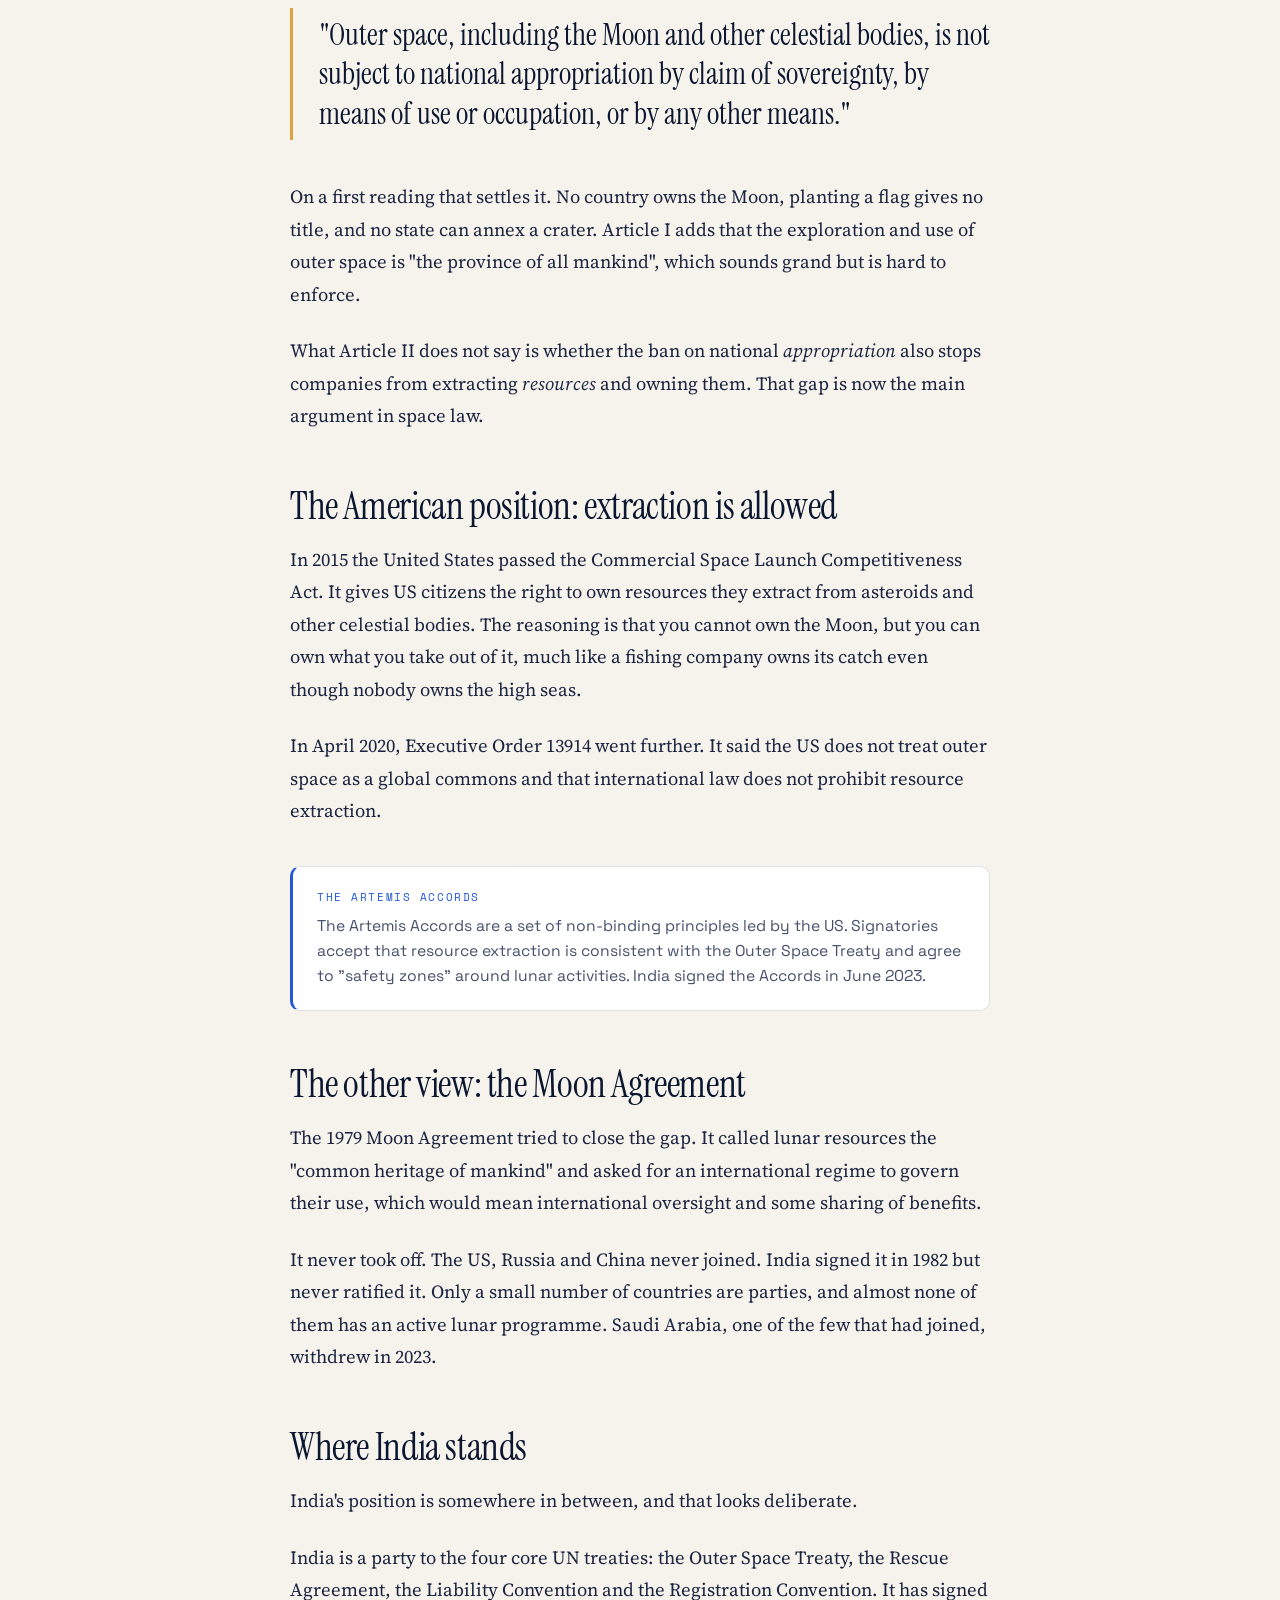
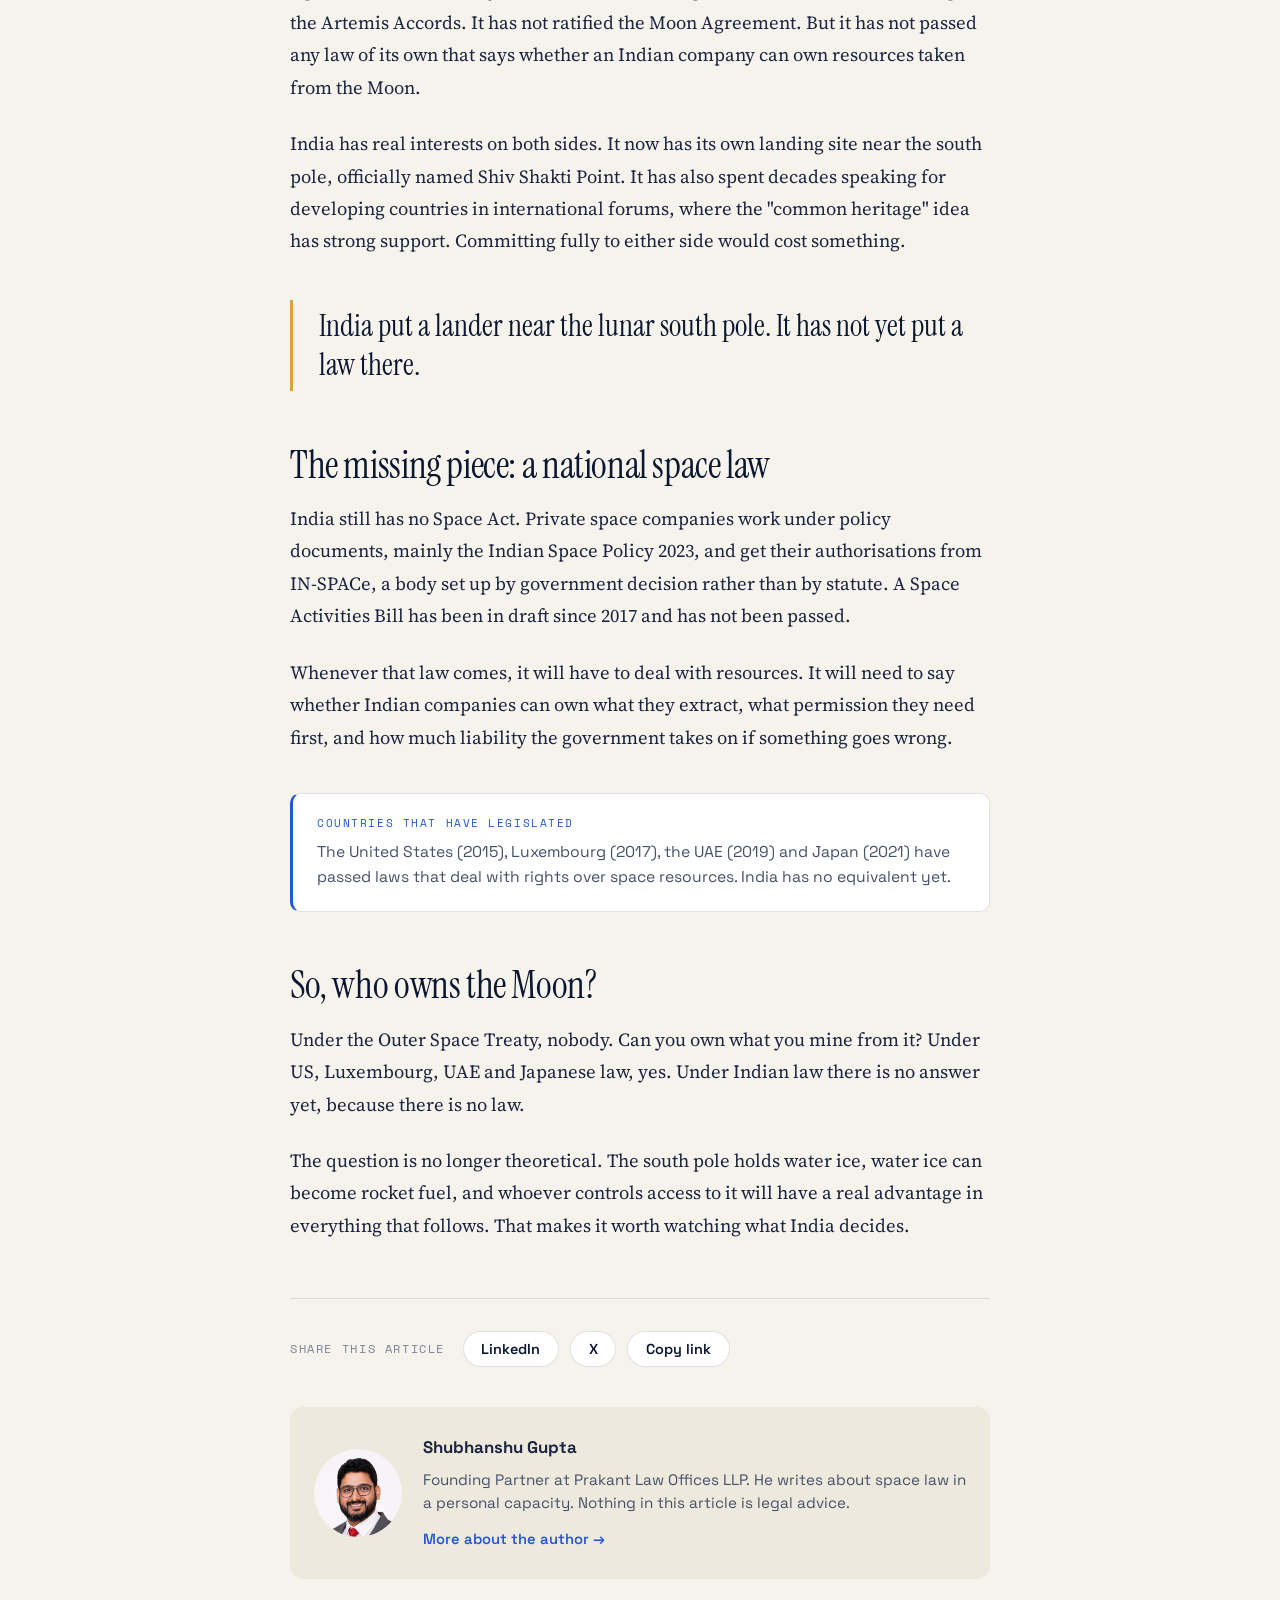
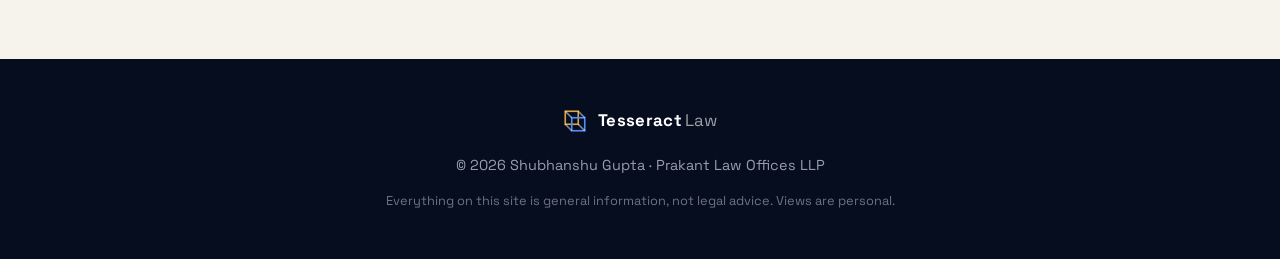
==== commit e132b14a: "Add files via upload" ====
--- a/posts/who-owns-the-moon.html
+++ b/posts/who-owns-the-moon.html
@@ -3,195 +3,157 @@
 <head>
   <meta charset="UTF-8">
   <meta name="viewport" content="width=device-width, initial-scale=1.0">
-  <title>Who Owns the Moon? — Tesseract Law</title>
-  <meta name="description" content="The Outer Space Treaty says no nation can appropriate the Moon. But what does that mean for resource extraction — and where does India stand? By Shubhanshu Gupta, AOR.">
+  <title>Who Owns the Moon? India's Position Under the Outer Space Treaty | Tesseract Law</title>
+  <meta name="description" content="The Outer Space Treaty says no nation can appropriate the Moon. What does that mean for mining lunar ice, and where does India stand? By Shubhanshu Gupta.">
+  <meta name="author" content="Shubhanshu Gupta">
   <meta property="og:title" content="Who Owns the Moon? India's Position Under the Outer Space Treaty">
-  <meta property="og:description" content="Four nations are actively returning to the lunar surface. The Outer Space Treaty says no nation can 'appropriate' the Moon. What does that actually mean?">
+  <meta property="og:description" content="No nation can appropriate the Moon. Can a company own the ice it digs out? A look at the law, and at India's position.">
   <meta property="og:type" content="article">
-  <link rel="stylesheet" href="../css/style.css">
-  <link rel="icon" href="data:image/svg+xml,<svg xmlns='http://www.w3.org/2000/svg' viewBox='0 0 100 100'><text y='.9em' font-size='90'>⬡</text></svg>">
+  <meta property="og:url" content="https://tesseractlaw.github.io/posts/who-owns-the-moon.html">
+  <meta name="theme-color" content="#060d1f">
+  <link rel="preconnect" href="https://fonts.googleapis.com">
+  <link rel="preconnect" href="https://fonts.gstatic.com" crossorigin>
+  <link href="https://fonts.googleapis.com/css2?family=Instrument+Serif:ital@0;1&family=Source+Serif+4:ital,opsz,wght@0,8..60,400;0,8..60,600;1,8..60,400&family=Space+Grotesk:wght@400;500;600;700&family=Space+Mono:wght@400;700&display=swap" rel="stylesheet">
+  <link rel="stylesheet" href="../css/home.css">
+  <link rel="stylesheet" href="../css/article.css">
+  <link rel="icon" href="data:image/svg+xml,<svg xmlns='http://www.w3.org/2000/svg' viewBox='0 0 100 100'><rect x='18' y='18' width='46' height='46' fill='none' stroke='%23d9a441' stroke-width='7'/><rect x='36' y='36' width='46' height='46' fill='none' stroke='%234f8cff' stroke-width='7'/></svg>">
 </head>
-<body>
+<body class="article-page">
+
+  <div class="progress" aria-hidden="true"><span id="progress-bar"></span></div>
 
   <!-- NAV -->
-  <nav>
-    <a href="../index.html" class="nav-logo">TESSERACT<span>/LAW</span></a>
-    <div class="nav-links">
-      <a href="../index.html#writing">Writing</a>
+  <header class="nav" id="nav">
+    <a href="../index.html" class="brand" aria-label="Tesseract Law home">
+      <svg class="brand-mark" viewBox="0 0 32 32" aria-hidden="true">
+        <rect x="4" y="4" width="16" height="16" />
+        <rect x="12" y="12" width="16" height="16" />
+        <path d="M4 4 L12 12 M20 4 L28 12 M4 20 L12 28 M20 20 L28 28" />
+      </svg>
+      <span>Tesseract<em>Law</em></span>
+      <span class="brand-by">by Shubhanshu Gupta</span>
+    </a>
+    <nav class="nav-links" aria-label="Primary">
+      <a href="../index.html#launches">Launches</a>
+      <a href="../index.html#articles">Articles</a>
+      <a href="../index.html#news">News</a>
       <a href="../index.html#about">About</a>
-      <a href="https://www.prakantlawoffices.com" target="_blank">Prakant Law</a>
-    </div>
-  </nav>
+      <a href="../index.html#subscribe" class="nav-cta">Subscribe</a>
+    </nav>
+    <button class="nav-toggle" aria-label="Open menu" aria-expanded="false"><span></span><span></span></button>
+  </header>
 
-  <!-- ARTICLE HERO — Gargantua / Black Hole aesthetic -->
-  <header class="article-hero">
-    <div class="article-hero-bg bg-gargantua">
-      <!-- Animated orbit rings -->
-      <svg style="position:absolute;inset:0;width:100%;height:100%;opacity:0.35;" viewBox="0 0 1200 600" preserveAspectRatio="xMidYMid slice">
-        <ellipse cx="720" cy="300" rx="380" ry="110" fill="none" stroke="rgba(255,160,0,0.5)" stroke-width="1" stroke-dasharray="6 8">
-          <animateTransform attributeName="transform" type="rotate" from="0 720 300" to="360 720 300" dur="60s" repeatCount="indefinite"/>
-        </ellipse>
-        <ellipse cx="720" cy="300" rx="280" ry="75" fill="none" stroke="rgba(200,169,110,0.3)" stroke-width="0.8" stroke-dasharray="3 10">
-          <animateTransform attributeName="transform" type="rotate" from="360 720 300" to="0 720 300" dur="45s" repeatCount="indefinite"/>
-        </ellipse>
-        <ellipse cx="720" cy="300" rx="460" ry="140" fill="none" stroke="rgba(255,255,255,0.1)" stroke-width="0.5" stroke-dasharray="4 12">
-          <animateTransform attributeName="transform" type="rotate" from="0 720 300" to="360 720 300" dur="90s" repeatCount="indefinite"/>
-        </ellipse>
-        <!-- Moon dot -->
-        <circle r="8" fill="rgba(220,220,220,0.8)">
-          <animateMotion dur="60s" repeatCount="indefinite">
-            <mpath href="#moon-orbit"/>
-          </animateMotion>
-        </circle>
-        <ellipse id="moon-orbit" cx="720" cy="300" rx="380" ry="110" fill="none"/>
-      </svg>
-    </div>
-    <div class="article-hero-overlay"></div>
-    <div class="article-hero-content">
-      <a href="../index.html" class="back-link" style="color:rgba(200,169,110,0.6);font-size:0.72rem;margin-bottom:1.5rem;display:inline-flex;gap:0.5rem;align-items:center;">
-        ← Back to all dispatches
-      </a>
-      <div class="article-tag">International Space Law · Outer Space Treaty · Lunar Resources</div>
-      <h1>Who Owns the Moon?<br>India's Position Under<br>the Outer Space Treaty</h1>
-      <p class="article-deck">
-        Four nations are actively returning to the lunar surface. Private companies are planning mines.
-        The Outer Space Treaty says no one can "appropriate" the Moon.
-        That word is doing a lot of work — and nobody has tested it in court yet.
-      </p>
-      <div class="article-byline">
-        <strong>Shubhanshu Gupta</strong>
-    
-        <span>November 2026 · 8 min read</span>
+  <!-- HERO with landing animation -->
+  <header class="a-hero">
+    <canvas id="landing-scene" aria-hidden="true"></canvas>
+    <div class="a-hero-inner">
+      <a href="../index.html#articles" class="a-back">← All articles</a>
+      <p class="a-tag">Outer Space Treaty · Lunar resources</p>
+      <h1>Who Owns the Moon? India's Position Under the Outer Space Treaty</h1>
+      <div class="a-byline">
+        <img src="../images/shubhanshu-gupta.jpg" alt="" width="40" height="40">
+        <div>
+          <strong>Shubhanshu Gupta</strong>
+          <span>November 2026 · 8 min read</span>
+        </div>
       </div>
     </div>
   </header>
 
-  <!-- ARTICLE BODY -->
-  <article class="article-body">
-    <div class="container-narrow">
+  <!-- ARTICLE -->
+  <article class="a-body">
+    <p class="a-deck">Several countries are heading back to the Moon and private companies are planning to mine it. The Outer Space Treaty says nobody can appropriate the Moon. That one word carries most of the legal weight, and no court has ever had to interpret it.</p>
 
-      <p>
-        In September 2023, Chandrayaan-3's Vikram lander touched down near the lunar south pole. India became the fourth nation to soft-land on the Moon — and the first to do so near a region scientists believe is rich in water ice. That ice, if extractable, is not just scientifically interesting. It is rocket fuel. It is life support. It is the reason everyone is suddenly heading south.
-      </p>
+    <p>In August 2023, Chandrayaan-3's Vikram lander touched down near the lunar south pole. India became the fourth country to soft-land on the Moon, and the first to land that close to the south pole, where scientists think there is water ice in permanently shadowed craters. If that ice can be extracted, it can be turned into drinking water, oxygen and rocket fuel. That is why so many missions are now aimed at the same region.</p>
 
-      <p>
-        The legal question that follows immediately: who, if anyone, owns what is under that regolith?
-      </p>
+    <p>So the legal question follows quickly. Who, if anyone, owns what lies under the lunar soil?</p>
 
-      <h2>The Treaty That Governs Outer Space</h2>
+    <h2>The treaty that governs outer space</h2>
 
-      <p>
-        The 1967 Outer Space Treaty (OST) is the foundational document of international space law. India is a signatory. So are the United States, Russia, China, the United Kingdom, and over 110 other nations. Its core provision on ownership is Article II:
-      </p>
+    <p>The 1967 Outer Space Treaty is the base of international space law. India is a party, as are the United States, Russia, China and more than a hundred other countries. Article II deals with ownership:</p>
 
-      <blockquote>
-        <p>"Outer space, including the Moon and other celestial bodies, is not subject to national appropriation by claim of sovereignty, by means of use or occupation, or by any other means."</p>
-      </blockquote>
+    <blockquote>"Outer space, including the Moon and other celestial bodies, is not subject to national appropriation by claim of sovereignty, by means of use or occupation, or by any other means."</blockquote>
 
-      <p>
-        Clear enough, it seems. No one owns the Moon. No flag planted on the surface creates title. No nation can annex a crater. The Moon is the "province of all mankind" — a phrase from Article I that is as aspirational as it sounds, and about as legally enforceable as it looks.
-      </p>
+    <p>On a first reading that settles it. No country owns the Moon, planting a flag gives no title, and no state can annex a crater. Article I adds that the exploration and use of outer space is "the province of all mankind", which sounds grand but is hard to enforce.</p>
 
-      <p>
-        But here is the question that Article II does not answer, and which has become the central dispute of modern space law: does the prohibition on national <em>appropriation</em> also prohibit the extraction and private ownership of <em>resources</em>?
-      </p>
+    <p>What Article II does not say is whether the ban on national <em>appropriation</em> also stops companies from extracting <em>resources</em> and owning them. That gap is now the main argument in space law.</p>
 
-      <h2>The American Position: Mining Is Fine</h2>
+    <h2>The American position: extraction is allowed</h2>
 
-      <p>
-        In 2015, the United States passed the Commercial Space Launch Competitiveness Act, which explicitly granted US citizens the right to own resources extracted from celestial bodies. The legal logic: you cannot own the Moon, but you can own what you dig out of it. Think of it like the high seas — no nation owns the ocean, but a fishing company can own the fish it catches.
-      </p>
+    <p>In 2015 the United States passed the Commercial Space Launch Competitiveness Act. It gives US citizens the right to own resources they extract from asteroids and other celestial bodies. The reasoning is that you cannot own the Moon, but you can own what you take out of it, much like a fishing company owns its catch even though nobody owns the high seas.</p>
 
-      <p>
-        In 2020, the Trump administration formalised this further through Executive Order 13914, stating that the US does not view outer space as a "global commons" and that international law does not prohibit resource extraction.
-      </p>
+    <p>In April 2020, Executive Order 13914 went further. It said the US does not treat outer space as a global commons and that international law does not prohibit resource extraction.</p>
 
-      <div class="law-note">
-        <strong>Treaty Ref.</strong>
-        The Artemis Accords — bilateral agreements signed by the US and partner nations — operationalise this position, establishing "safety zones" around lunar operations and affirming the right to extract resources. As of November 2026, 43 nations have signed. India has not.
+    <aside class="note">
+      <strong>The Artemis Accords</strong>
+      The Artemis Accords are a set of non-binding principles led by the US. Signatories accept that resource extraction is consistent with the Outer Space Treaty and agree to "safety zones" around lunar activities. India signed the Accords in June 2023.
+    </aside>
+
+    <h2>The other view: the Moon Agreement</h2>
+
+    <p>The 1979 Moon Agreement tried to close the gap. It called lunar resources the "common heritage of mankind" and asked for an international regime to govern their use, which would mean international oversight and some sharing of benefits.</p>
+
+    <p>It never took off. The US, Russia and China never joined. India signed it in 1982 but never ratified it. Only a small number of countries are parties, and almost none of them has an active lunar programme. Saudi Arabia, one of the few that had joined, withdrew in 2023.</p>
+
+    <h2>Where India stands</h2>
+
+    <p>India's position is somewhere in between, and that looks deliberate.</p>
+
+    <p>India is a party to the four core UN treaties: the Outer Space Treaty, the Rescue Agreement, the Liability Convention and the Registration Convention. It has signed the Artemis Accords. It has not ratified the Moon Agreement. But it has not passed any law of its own that says whether an Indian company can own resources taken from the Moon.</p>
+
+    <p>India has real interests on both sides. It now has its own landing site near the south pole, officially named Shiv Shakti Point. It has also spent decades speaking for developing countries in international forums, where the "common heritage" idea has strong support. Committing fully to either side would cost something.</p>
+
+    <blockquote>India put a lander near the lunar south pole. It has not yet put a law there.</blockquote>
+
+    <h2>The missing piece: a national space law</h2>
+
+    <p>India still has no Space Act. Private space companies work under policy documents, mainly the Indian Space Policy 2023, and get their authorisations from IN-SPACe, a body set up by government decision rather than by statute. A Space Activities Bill has been in draft since 2017 and has not been passed.</p>
+
+    <p>Whenever that law comes, it will have to deal with resources. It will need to say whether Indian companies can own what they extract, what permission they need first, and how much liability the government takes on if something goes wrong.</p>
+
+    <aside class="note">
+      <strong>Countries that have legislated</strong>
+      The United States (2015), Luxembourg (2017), the UAE (2019) and Japan (2021) have passed laws that deal with rights over space resources. India has no equivalent yet.
+    </aside>
+
+    <h2>So, who owns the Moon?</h2>
+
+    <p>Under the Outer Space Treaty, nobody. Can you own what you mine from it? Under US, Luxembourg, UAE and Japanese law, yes. Under Indian law there is no answer yet, because there is no law.</p>
+
+    <p>The question is no longer theoretical. The south pole holds water ice, water ice can become rocket fuel, and whoever controls access to it will have a real advantage in everything that follows. That makes it worth watching what India decides.</p>
+
+    <div class="a-share">
+      <span>Share this article</span>
+      <a id="share-linkedin" href="#" target="_blank" rel="noopener">LinkedIn</a>
+      <a id="share-x" href="#" target="_blank" rel="noopener">X</a>
+      <button type="button" id="share-copy">Copy link</button>
+    </div>
+
+    <div class="a-author">
+      <img src="../images/shubhanshu-gupta.jpg" alt="Shubhanshu Gupta" width="88" height="88" loading="lazy">
+      <div>
+        <strong>Shubhanshu Gupta</strong>
+        <p>Founding Partner at Prakant Law Offices LLP. He writes about space law in a personal capacity. Nothing in this article is legal advice.</p>
+        <a href="../index.html#about">More about the author →</a>
       </div>
-
-      <h2>The Counter-Position: The Moon Agreement</h2>
-
-      <p>
-        In 1979, the Moon Agreement attempted to close the loophole. It declared lunar resources to be the "common heritage of mankind" and called for an international regime to govern their exploitation — meaning any resource extraction would require international oversight and benefit-sharing.
-      </p>
-
-      <p>
-        It went almost nowhere. The major spacefaring nations — the US, Russia, China — never ratified it. India signed but never ratified either. The Moon Agreement currently has 18 state parties, none of whom are actively conducting lunar operations. It is, in practical terms, a dead letter.
-      </p>
-
-      <h2>Where India Actually Stands</h2>
-
-      <p>
-        India's position is notably — and strategically — ambiguous.
-      </p>
-
-      <p>
-        India has not signed the Artemis Accords. India did not ratify the Moon Agreement. India is a party to the Outer Space Treaty, the Rescue Agreement, the Liability Convention, and the Registration Convention — the core UN space law framework. Beyond that, India has not committed to either the American "extraction is fine" position or the developing-world "common heritage" position that many Global South nations favour.
-      </p>
-
-      <p>
-        This ambiguity is not an accident. India is simultaneously a space power with real lunar assets — the south pole landing site has been officially named <em>Shiv Shakti Point</em> — and a nation that has historically championed developing-country interests in international forums. Picking a side has costs in both directions.
-      </p>
-
-      <blockquote>
-        <p>India landed near the lunar south pole. That is not a symbolic achievement. It is a territorial claim in everything but legal name.</p>
-      </blockquote>
-
-      <h2>The Parliamentary Question Hanging Over All of This</h2>
-
-      <p>
-        In March 2026, India's Parliamentary Standing Committee recommended the enactment of a national space legislation. As of now, India has no Space Act. The commercial space sector — 399 startups and counting — operates under a policy-led framework through IN-SPACe (Indian National Space Promotion and Authorisation Centre), which was created by executive order, not statute.
-      </p>
-
-      <p>
-        A national space law, when it comes, will have to answer the resource question. It will have to decide whether Indian companies can own extracted lunar resources, what authorisation they require, and what liability the government bears if something goes wrong. These are not distant hypotheticals. At least two Indian startups are already working on deep-space missions.
-      </p>
-
-      <div class="law-note">
-        <strong>India's Legal Gap</strong>
-        Unlike the US (2015 Commercial Space Launch Competitiveness Act), Luxembourg (2017 Space Resources Law), UAE (2020 Space Law), and Japan (2021 Space Resources Act), India has no statutory framework for commercial space resource rights. The proposed Space Activities Bill — versions of which have been in draft since 2017 — has not been enacted.
-      </div>
-
-      <h2>The Honest Answer</h2>
-
-      <p>
-        Who owns the Moon? Nobody, under the Outer Space Treaty. Can you own what you mine from it? Under US, Luxembourgish, and UAE law, yes. Under Indian law — there is no answer yet, because there is no law.
-      </p>
-
-      <p>
-        What we do know is that the question is no longer academic. The south pole of the Moon contains water ice. Water ice is rocket fuel. The nation — or company — that controls access to that resource will have an extraordinary strategic advantage in everything that follows. India put a lander there. India has not yet put a law there.
-      </p>
-
-      <p>
-        That is the gap worth watching.
-      </p>
-
-      <hr style="border:none;border-top:1px solid rgba(200,169,110,0.15);margin:3rem 0;">
-
-      <p style="font-size:0.88rem;color:var(--muted);">
-        <em>Shubhanshu Gupta is a Founding Partner at Prakant Law Offices LLP and a Space enthusiast. This post represents his personal views on emerging space law — not legal advice.</em>
-      </p>
-
-      <p style="margin-top:2rem;">
-        <a href="../index.html" class="back-link">← All dispatches</a>
-        &nbsp;&nbsp;&nbsp;
-        <a href="https://www.prakantlaw.com" target="_blank" style="font-family:'Space Mono',monospace;font-size:0.75rem;color:var(--accent2);letter-spacing:0.08em;">Prakant Law Offices →</a>
-      </p>
-
     </div>
   </article>
 
   <!-- FOOTER -->
-  <footer>
-    <p>
-      <strong>TESSERACT / LAW</strong> &nbsp;·&nbsp;
-      Space Law. India. Beyond. &nbsp;·&nbsp;
-      © 2026 Shubhanshu Gupta
-    </p>
+  <footer class="footer">
+    <div class="container footer-inner">
+      <a href="../index.html" class="brand brand-light">
+        <svg class="brand-mark" viewBox="0 0 32 32" aria-hidden="true">
+          <rect x="4" y="4" width="16" height="16" /><rect x="12" y="12" width="16" height="16" />
+          <path d="M4 4 L12 12 M20 4 L28 12 M4 20 L12 28 M20 20 L28 28" />
+        </svg>
+        <span>Tesseract<em>Law</em></span>
+      </a>
+      <p>© 2026 Shubhanshu Gupta · <a href="https://www.prakantlawoffices.com" target="_blank" rel="noopener">Prakant Law Offices LLP</a></p>
+      <p class="disclaimer">Everything on this site is general information, not legal advice. Views are personal.</p>
+    </div>
   </footer>
 
-  <script src="../js/main.js"></script>
+  <script src="../js/article.js"></script>
 </body>
 </html>
--- a/css/home.css
+++ b/css/home.css
@@ -0,0 +1,359 @@
+/* =====================================================
+   TESSERACT LAW: homepage styles
+   Dark animated hero · light editorial body
+   (Article pages still use css/style.css)
+   ===================================================== */
+
+:root {
+  --night:    #060d1f;
+  --night-2:  #0c1a3a;
+  --paper:    #f6f3ec;
+  --paper-2:  #eee9dd;
+  --ink:      #0b1630;
+  --ink-2:    #45506a;
+  --ink-3:    #7a8399;
+  --gold:     #d9a441;
+  --gold-ink: #a0741f;
+  --blue:     #4f8cff;
+  --blue-ink: #2457d6;
+  --flame:    #ff7a45;
+  --line:     rgba(11, 22, 48, 0.12);
+  --serif: 'Instrument Serif', Georgia, serif;
+  --sans:  'Space Grotesk', system-ui, sans-serif;
+  --mono:  'Space Mono', ui-monospace, monospace;
+  --radius: 14px;
+}
+
+*, *::before, *::after { box-sizing: border-box; margin: 0; padding: 0; }
+html { scroll-behavior: smooth; scroll-padding-top: 80px; }
+body {
+  font-family: var(--sans);
+  font-size: 17px;
+  line-height: 1.65;
+  color: var(--ink);
+  background: var(--paper);
+  -webkit-font-smoothing: antialiased;
+  overflow-x: hidden;
+}
+img, svg { display: block; }
+a { color: inherit; text-decoration: none; }
+.sr-only { position: absolute; width: 1px; height: 1px; overflow: hidden; clip: rect(0 0 0 0); }
+
+.container { width: min(1160px, 100% - 3rem); margin-inline: auto; }
+.narrow { width: min(640px, 100% - 3rem); }
+.center { text-align: center; margin-inline: auto; }
+
+/* ---------- Type ---------- */
+h1, h2, h3 { font-weight: 400; line-height: 1.1; letter-spacing: -0.01em; }
+h2 { font-family: var(--serif); font-size: clamp(2.2rem, 4.5vw, 3.4rem); }
+h3 { font-family: var(--sans); font-weight: 600; letter-spacing: -0.01em; }
+
+.kicker, .tag, .eyebrow, .meta, .lp-tag {
+  font-family: var(--mono);
+  font-size: 0.72rem;
+  letter-spacing: 0.16em;
+  text-transform: uppercase;
+}
+.kicker { color: var(--gold-ink); margin-bottom: 0.9rem; }
+.kicker-light { color: var(--gold); }
+
+/* ---------- Buttons ---------- */
+.btn {
+  display: inline-flex; align-items: center; gap: 0.6rem;
+  padding: 0.95rem 1.6rem;
+  border-radius: 999px;
+  font-weight: 600; font-size: 0.95rem;
+  transition: transform .2s, box-shadow .2s, background .2s, color .2s;
+  cursor: pointer; border: none; font-family: var(--sans);
+}
+.btn:hover { transform: translateY(-2px); }
+.btn-primary { background: var(--gold); color: var(--ink); box-shadow: 0 8px 30px rgba(217,164,65,.35); }
+.btn-primary:hover { box-shadow: 0 12px 40px rgba(217,164,65,.5); }
+.btn-ghost { color: #fff; border: 1px solid rgba(255,255,255,.35); background: rgba(255,255,255,.04); backdrop-filter: blur(6px); }
+.btn-ghost:hover { background: rgba(255,255,255,.12); }
+.btn-dark { background: var(--ink); color: var(--paper); }
+.btn-dark:hover { background: var(--blue-ink); }
+.text-link { font-weight: 600; color: var(--blue-ink); }
+.text-link:hover { color: var(--gold-ink); }
+
+/* ---------- Nav ---------- */
+.nav {
+  position: fixed; inset: 0 0 auto 0; z-index: 50;
+  display: flex; align-items: center; justify-content: space-between;
+  padding: 1.1rem clamp(1.2rem, 4vw, 3rem);
+  color: #fff;
+  transition: background .3s, color .3s, box-shadow .3s, padding .3s;
+}
+.nav.scrolled {
+  background: rgba(246, 243, 236, 0.88);
+  backdrop-filter: blur(14px);
+  color: var(--ink);
+  box-shadow: 0 1px 0 var(--line);
+  padding-block: 0.75rem;
+}
+.brand { display: flex; align-items: center; gap: 0.6rem; font-weight: 700; font-size: 1.05rem; letter-spacing: 0.02em; }
+.brand em { font-style: normal; font-weight: 400; opacity: .6; margin-left: .15rem; }
+.brand-mark { width: 26px; height: 26px; fill: none; stroke-width: 2; }
+.brand-mark rect:first-child { stroke: var(--gold); }
+.brand-mark rect:nth-child(2) { stroke: var(--blue); }
+.brand-mark path { stroke: currentColor; opacity: .5; }
+
+.nav-links { display: flex; align-items: center; gap: 2rem; font-size: 0.92rem; }
+.nav-links a { opacity: .85; transition: opacity .2s, color .2s; }
+.nav-links a:hover { opacity: 1; color: var(--gold); }
+.nav.scrolled .nav-links a:hover { color: var(--gold-ink); }
+.nav-links .nav-cta {
+  opacity: 1; padding: .5rem 1.1rem; border-radius: 999px;
+  border: 1px solid currentColor;
+}
+.nav-toggle { display: none; background: none; border: 0; width: 36px; height: 36px; cursor: pointer; color: inherit; }
+.nav-toggle span { display: block; width: 22px; height: 2px; background: currentColor; margin: 5px auto; transition: transform .25s; }
+
+/* ---------- Hero ---------- */
+.hero {
+  position: relative;
+  min-height: 100vh; min-height: 100svh;
+  display: grid; place-items: center;
+  overflow: hidden;
+  color: #fff;
+  background:
+    radial-gradient(120% 80% at 70% 0%, #1b2f66 0%, transparent 55%),
+    radial-gradient(90% 60% at 10% 100%, #2a1c4f 0%, transparent 60%),
+    linear-gradient(180deg, var(--night) 0%, var(--night-2) 100%);
+}
+#space-scene { position: absolute; inset: 0; width: 100%; height: 100%; }
+.hero-inner {
+  position: relative; z-index: 2;
+  width: min(980px, 100% - 3rem);
+  text-align: center;
+  padding: 7rem 0 9rem;
+}
+.eyebrow { display: inline-flex; align-items: center; gap: .6rem; color: var(--gold); margin-bottom: 1.6rem;
+  padding: .45rem 1rem; border: 1px solid rgba(217,164,65,.35); border-radius: 999px; background: rgba(6,13,31,.4); backdrop-filter: blur(4px); }
+.pulse { width: 8px; height: 8px; border-radius: 50%; background: var(--gold); box-shadow: 0 0 0 0 rgba(217,164,65,.7); animation: pulse 2s infinite; }
+@keyframes pulse { 70% { box-shadow: 0 0 0 10px rgba(217,164,65,0); } 100% { box-shadow: 0 0 0 0 rgba(217,164,65,0); } }
+
+.hero h1 {
+  font-family: var(--serif);
+  font-size: clamp(3rem, 8.5vw, 6.6rem);
+  line-height: 0.98;
+  letter-spacing: -0.02em;
+  text-shadow: 0 4px 40px rgba(6,13,31,.6);
+}
+.hero h1 em { font-style: italic; background: linear-gradient(90deg, #ffd27a, var(--gold) 40%, #9cc0ff); -webkit-background-clip: text; background-clip: text; color: transparent; }
+.hero-sub { max-width: 600px; margin: 1.6rem auto 2.4rem; font-size: 1.15rem; color: rgba(255,255,255,.78); }
+.hero-actions { display: flex; gap: 1rem; justify-content: center; flex-wrap: wrap; }
+
+.scroll-cue { position: absolute; bottom: 1.6rem; left: 50%; translate: -50% 0; z-index: 2; width: 26px; height: 42px; border: 2px solid rgba(255,255,255,.5); border-radius: 14px; }
+.scroll-cue span { position: absolute; left: 50%; top: 8px; width: 4px; height: 8px; margin-left: -2px; border-radius: 2px; background: #fff; animation: cue 1.8s infinite; }
+@keyframes cue { 0% { opacity: 0; transform: translateY(0); } 30% { opacity: 1; } 100% { opacity: 0; transform: translateY(14px); } }
+
+/* ---------- Sections ---------- */
+.section { position: relative; padding: clamp(4.5rem, 9vw, 7.5rem) 0; }
+.section-paper   { background: var(--paper); }
+.section-paper-2 { background: var(--paper-2); }
+.section-dark    { background: linear-gradient(180deg, var(--night) 0%, #0d1d42 100%); color: #e8ecf5; overflow: hidden; }
+.section-dark .container { position: relative; z-index: 1; }
+.section-head { display: grid; grid-template-columns: 1.1fr 1fr; gap: 2rem 4rem; align-items: end; margin-bottom: 3rem; }
+.section-intro { color: var(--ink-2); font-size: 1.05rem; max-width: 520px; }
+.section-dark .section-intro { color: rgba(232,236,245,.7); }
+.section-intro.center { margin: 1rem auto 0; }
+
+/* ---------- Featured ---------- */
+.feature {
+  display: grid; grid-template-columns: 1.15fr 1fr;
+  background: #fff; border-radius: var(--radius); overflow: hidden;
+  border: 1px solid var(--line);
+  box-shadow: 0 30px 60px -30px rgba(11,22,48,.25);
+  transition: transform .3s, box-shadow .3s;
+}
+.feature:hover { transform: translateY(-4px); box-shadow: 0 40px 80px -30px rgba(11,22,48,.35); }
+.feature-art { position: relative; min-height: 360px; }
+.feature-art svg, .card-art svg { width: 100%; height: 100%; position: absolute; inset: 0; }
+.badge { position: absolute; top: 1.1rem; left: 1.1rem; font-family: var(--mono); font-size: .68rem; letter-spacing: .16em; text-transform: uppercase; background: var(--gold); color: var(--ink); padding: .35rem .7rem; border-radius: 999px; }
+.feature-body { padding: clamp(1.8rem, 4vw, 3rem); display: flex; flex-direction: column; justify-content: center; }
+.feature-body h3 { font-family: var(--serif); font-weight: 400; font-size: clamp(1.8rem, 3vw, 2.5rem); line-height: 1.1; margin: .8rem 0 1rem; }
+.feature-body > p:not(.tag):not(.meta) { color: var(--ink-2); }
+.tag { color: var(--blue-ink); }
+.meta { color: var(--ink-3); margin-top: 1.4rem; display: flex; justify-content: space-between; gap: 1rem; flex-wrap: wrap; }
+.read { color: var(--ink); font-weight: 700; transition: color .2s, transform .2s; }
+.feature:hover .read, .card:hover .read { color: var(--gold-ink); }
+
+/* lander bob + flag wave + twinkle */
+.lander { animation: bob 5s ease-in-out infinite; }
+@keyframes bob { 50% { transform: translate(265px, 244px); } }
+.flag { transform-origin: 0 9px; animation: wave 2.4s ease-in-out infinite; }
+@keyframes wave { 50% { transform: skewY(-6deg) scaleX(.94); } }
+.twinkle circle { animation: tw 3s ease-in-out infinite; }
+.twinkle circle:nth-child(2n) { animation-delay: 1.2s; }
+.twinkle circle:nth-child(3n) { animation-delay: 2.1s; }
+@keyframes tw { 50% { opacity: .2; } }
+
+/* ---------- Cards ---------- */
+.card-grid { display: grid; grid-template-columns: 1.15fr 1fr; gap: 1.5rem; margin-top: 1.5rem; }
+.card { background: #fff; border: 1px solid var(--line); border-radius: var(--radius); overflow: hidden; display: flex; flex-direction: column; transition: transform .3s, box-shadow .3s; }
+.card:hover { transform: translateY(-4px); box-shadow: 0 30px 60px -30px rgba(11,22,48,.3); }
+.card-art { position: relative; height: 240px; }
+.card-body { padding: 1.6rem 1.8rem 1.8rem; }
+.card-body h3 { font-size: 1.3rem; line-height: 1.25; margin: .6rem 0 .7rem; }
+.card-body > p:not(.tag):not(.meta) { color: var(--ink-2); font-size: .97rem; }
+.rocket-hold { animation: shake .18s linear infinite; animation-play-state: paused; }
+.card:hover .rocket-hold { animation-play-state: running; }
+@keyframes shake { 25% { transform: translate(200.6px, 0); } 75% { transform: translate(199.4px, 0); } }
+.blink { animation: blink 1.2s steps(2) infinite; }
+@keyframes blink { 50% { opacity: .25; } }
+
+.launchpad { background: var(--ink); color: #e8ecf5; border-radius: var(--radius); padding: 2rem; display: flex; flex-direction: column; position: relative; overflow: hidden; }
+.launchpad::after { content: ''; position: absolute; right: -80px; top: -80px; width: 220px; height: 220px; border-radius: 50%; border: 1px dashed rgba(217,164,65,.35); animation: spin 40s linear infinite; }
+.launchpad .kicker { color: var(--gold); }
+.launchpad h3 { font-family: var(--serif); font-weight: 400; font-size: 2rem; margin-bottom: 1.2rem; }
+.launchpad ul { list-style: none; display: grid; gap: 1.1rem; margin-bottom: 1.6rem; flex: 1; }
+.launchpad li { padding-top: 1.1rem; border-top: 1px solid rgba(255,255,255,.12); display: grid; gap: .25rem; }
+.launchpad li strong { font-weight: 600; line-height: 1.35; }
+.lp-tag { color: var(--blue); font-size: .65rem; }
+.lp-note { color: rgba(232,236,245,.6); font-size: .9rem; }
+.launchpad .text-link { color: var(--gold); }
+@keyframes spin { to { transform: rotate(360deg); } }
+
+/* ---------- Topics ---------- */
+.topic-grid { display: grid; grid-template-columns: repeat(5, 1fr); gap: 1rem; }
+.topic { background: var(--paper); border: 1px solid var(--line); border-radius: var(--radius); padding: 1.6rem 1.4rem; transition: transform .25s, border-color .25s, background .25s; }
+.topic:hover { transform: translateY(-4px); border-color: var(--gold); background: #fff; }
+.topic svg { width: 44px; height: 44px; fill: none; stroke: var(--ink); stroke-width: 1.6; stroke-linejoin: round; stroke-linecap: round; margin-bottom: 1.2rem; transition: stroke .25s, transform .4s; }
+.topic:hover svg { stroke: var(--gold-ink); transform: rotate(-8deg) scale(1.08); }
+.topic h3 { font-size: 1.08rem; margin-bottom: .5rem; }
+.topic p { font-size: .9rem; color: var(--ink-2); line-height: 1.5; }
+
+/* ---------- Mission log ---------- */
+.mini-stars { position: absolute; inset: 0; width: 100%; height: 100%; opacity: .8; }
+.log { list-style: none; display: grid; gap: 0; border-top: 1px solid rgba(255,255,255,.12); }
+.log li { display: grid; grid-template-columns: 130px 1fr 1fr; gap: 2rem; padding: 1.6rem 0; border-bottom: 1px solid rgba(255,255,255,.12); align-items: start; transition: background .25s; }
+.log li:hover { background: rgba(255,255,255,.03); }
+.log time { font-family: var(--mono); font-size: .78rem; color: var(--gold); letter-spacing: .08em; padding-top: .2rem; }
+.log .what h3 { font-size: 1.15rem; line-height: 1.35; margin-bottom: .35rem; color: #fff; }
+.log .what a { color: inherit; }
+.log .what a:hover { color: var(--gold); }
+.log .src { font-family: var(--mono); font-size: .7rem; letter-spacing: .1em; text-transform: uppercase; color: rgba(232,236,245,.5); }
+.log .angle { font-size: .95rem; color: rgba(232,236,245,.78); padding-left: 1.2rem; border-left: 2px solid var(--blue); }
+.log .angle b { display: block; font-family: var(--mono); font-size: .65rem; letter-spacing: .16em; text-transform: uppercase; color: var(--blue); margin-bottom: .3rem; font-weight: 400; }
+
+/* ---------- Founders / practice ---------- */
+.founders { display: grid; grid-template-columns: 0.9fr 1.1fr; gap: clamp(2rem, 6vw, 5rem); align-items: center; }
+.founders-copy h2 { margin-bottom: 1rem; }
+.founders-copy > p:not(.kicker) { color: var(--ink-2); margin-bottom: 1.4rem; }
+.checks { list-style: none; display: grid; grid-template-columns: 1fr 1fr; gap: .7rem 1.4rem; margin-bottom: 2rem; }
+.checks li { position: relative; padding-left: 1.6rem; font-weight: 500; font-size: .97rem; }
+.checks li::before { content: ''; position: absolute; left: 0; top: .45em; width: 10px; height: 10px; border-radius: 50%; border: 2px solid var(--gold); }
+
+.founders-art { position: relative; aspect-ratio: 1; max-width: 440px; width: 100%; margin-inline: auto; display: grid; place-items: center; }
+.planet { width: 34%; aspect-ratio: 1; border-radius: 50%; background: radial-gradient(circle at 35% 30%, #8fb6ff, var(--blue-ink) 55%, #0b1f5c); box-shadow: 0 0 0 10px rgba(79,140,255,.08), 0 30px 60px -10px rgba(36,87,214,.45); position: relative; z-index: 1; }
+.orbit { position: absolute; border-radius: 50%; border: 1px dashed rgba(11,22,48,.22); animation: spin linear infinite; }
+.o1 { inset: 22%; animation-duration: 14s; }
+.o2 { inset: 10%; animation-duration: 24s; animation-direction: reverse; }
+.o3 { inset: 0;   animation-duration: 38s; }
+.sat { position: absolute; top: -7px; left: 50%; width: 22px; height: 12px; margin-left: -11px; background: var(--ink); border-radius: 2px; }
+.sat::before, .sat::after { content: ''; position: absolute; top: 2px; width: 14px; height: 8px; background: linear-gradient(90deg, #2457d6 50%, #3f6fe8 50%); background-size: 4px 100%; }
+.sat::before { right: 100%; } .sat::after { left: 100%; }
+.sat-gold { background: var(--gold); }
+
+/* ---------- Subscribe ---------- */
+.subscribe { display: flex; gap: .6rem; margin: 2rem auto 0; max-width: 500px; background: #fff; padding: .4rem; border-radius: 999px; border: 1px solid var(--line); box-shadow: 0 20px 40px -24px rgba(11,22,48,.3); }
+.subscribe input { flex: 1; border: 0; outline: none; background: transparent; padding: 0 1.2rem; font: inherit; color: var(--ink); min-width: 0; }
+.form-note { margin-top: 1rem; font-size: .88rem; color: var(--ink-3); }
+.social { display: flex; justify-content: center; gap: 1rem; margin-top: 1.6rem; }
+.social a { font-family: var(--mono); font-size: .75rem; letter-spacing: .12em; text-transform: uppercase; padding: .5rem 1rem; border: 1px solid var(--line); border-radius: 999px; }
+.social a:hover { border-color: var(--gold); color: var(--gold-ink); }
+
+/* ---------- About ---------- */
+.about { display: grid; grid-template-columns: 260px 1fr; gap: clamp(2rem, 6vw, 5rem); align-items: center; max-width: 920px; }
+.about h2 { margin-bottom: .2rem; }
+.about-role { font-family: var(--mono); font-size: .8rem; color: var(--gold-ink); letter-spacing: .08em; margin-bottom: 1.2rem; }
+.about p:not(.kicker):not(.about-role) { color: var(--ink-2); margin-bottom: 1rem; }
+.about-photo { position: relative; width: 220px; aspect-ratio: 1; margin-inline: auto; border-radius: 50%; display: grid; place-items: center; background: radial-gradient(circle at 35% 30%, #1d3470, var(--ink)); color: var(--gold); font-family: var(--serif); font-size: 4rem; }
+.about-photo img { width: 100%; height: 100%; object-fit: cover; border-radius: 50%; }
+.about-ring { position: absolute; inset: -14px; border-radius: 50%; border: 1px dashed var(--gold); animation: spin 30s linear infinite; }
+.about-ring::after { content: ''; position: absolute; top: -5px; left: 50%; width: 10px; height: 10px; border-radius: 50%; background: var(--gold); }
+
+/* ---------- Footer ---------- */
+.footer { background: var(--night); color: rgba(232,236,245,.65); padding: 3rem 0; font-size: .9rem; }
+.footer-inner { display: grid; gap: .8rem; justify-items: center; text-align: center; }
+.brand-light { color: #fff; margin-bottom: .4rem; }
+.footer a:hover { color: var(--gold); }
+.disclaimer { font-size: .8rem; opacity: .7; }
+
+/* ---------- Reveal on scroll ---------- */
+.reveal { opacity: 0; transform: translateY(28px); transition: opacity .8s ease, transform .8s ease; }
+.reveal.in { opacity: 1; transform: none; }
+
+/* ---------- Responsive ---------- */
+@media (max-width: 1000px) {
+  .topic-grid { grid-template-columns: repeat(2, 1fr); }
+  .topic:last-child { grid-column: span 2; }
+  .log li { grid-template-columns: 100px 1fr; }
+  .log .angle { grid-column: 2; }
+}
+@media (max-width: 820px) {
+  .nav-links { position: fixed; inset: 0 0 auto 0; top: 0; padding: 5rem 2rem 2rem; flex-direction: column; align-items: flex-start; gap: 1.2rem; background: var(--paper); color: var(--ink); font-size: 1.2rem; transform: translateY(-100%); transition: transform .35s; box-shadow: 0 20px 40px rgba(0,0,0,.15); }
+  .nav.open .nav-links { transform: none; }
+  .nav.open { color: var(--ink); }
+  .nav-toggle { display: block; position: relative; z-index: 2; }
+  .nav.open .nav-toggle span:first-child { transform: translateY(3.5px) rotate(45deg); }
+  .nav.open .nav-toggle span:last-child { transform: translateY(-3.5px) rotate(-45deg); }
+  .section-head, .feature, .card-grid, .founders, .about { grid-template-columns: 1fr; }
+  .feature-art { min-height: 260px; }
+  .checks { grid-template-columns: 1fr; }
+  .about { text-align: center; }
+  .about-photo { width: 180px; }
+}
+@media (max-width: 560px) {
+  .topic-grid { grid-template-columns: 1fr; }
+  .topic:last-child { grid-column: auto; }
+  .log li { grid-template-columns: 1fr; gap: .6rem; }
+  .log .angle { grid-column: auto; }
+  .subscribe { flex-direction: column; border-radius: 18px; }
+  .subscribe input { padding: .9rem 1rem; }
+  .hero-actions .btn { width: 100%; justify-content: center; }
+}
+@media (prefers-reduced-motion: reduce) {
+  *, *::before, *::after { animation: none !important; transition: none !important; }
+  .reveal { opacity: 1; transform: none; }
+}
+#founders, #about { overflow: hidden; }
+
+/* =========== v2 additions =========== */
+
+/* Name next to the logo */
+.brand-by { font-weight: 400; font-size: .85rem; opacity: .7; padding-left: .8rem; margin-left: .2rem; border-left: 1px solid currentColor; border-left-color: rgba(255,255,255,.3); }
+.nav.scrolled .brand-by { border-left-color: var(--line); }
+
+/* Author chip above the headline */
+.author-chip { display: inline-flex; align-items: center; gap: .7rem; margin-bottom: 1.8rem; padding: .35rem 1.1rem .35rem .35rem; border-radius: 999px; border: 1px solid rgba(217,164,65,.4); background: rgba(6,13,31,.45); backdrop-filter: blur(6px); font-weight: 500; font-size: .95rem; transition: border-color .2s, background .2s; }
+.author-chip:hover { border-color: var(--gold); background: rgba(6,13,31,.7); }
+.author-chip img { width: 36px; height: 36px; border-radius: 50%; object-fit: cover; }
+
+/* Launch board */
+.launches { padding-top: clamp(4rem, 7vw, 6rem); }
+.board { display: grid; grid-template-columns: 1fr 1fr; gap: 1.5rem; }
+.board-col { background: rgba(255,255,255,.035); border: 1px solid rgba(255,255,255,.1); border-radius: var(--radius); padding: 1.6rem 1.6rem .6rem; }
+.board-title { display: flex; align-items: center; gap: .7rem; font-size: 1.1rem; margin-bottom: 1rem; color: #fff; }
+.flag-dot { width: 12px; height: 12px; border-radius: 50%; }
+.flag-dot.india { background: conic-gradient(#ff9933 0 33%, #fff 0 66%, #138808 0); }
+.flag-dot.world { background: var(--blue); box-shadow: 0 0 0 3px rgba(79,140,255,.25); }
+.board-list { list-style: none; }
+.board-list li { display: grid; grid-template-columns: 92px 1fr; gap: 1rem; padding: 1rem 0; border-top: 1px solid rgba(255,255,255,.1); }
+.board-list .when { font-family: var(--mono); font-size: .75rem; line-height: 1.5; color: var(--gold); }
+.board-list .when small { display: block; color: rgba(232,236,245,.5); font-size: .68rem; }
+.board-list .mission { font-weight: 600; color: #fff; line-height: 1.35; }
+.board-list .detail { font-size: .85rem; color: rgba(232,236,245,.62); margin-top: .2rem; }
+.status { display: inline-block; font-family: var(--mono); font-size: .62rem; letter-spacing: .12em; text-transform: uppercase; padding: .15rem .5rem; border-radius: 999px; margin-left: .4rem; vertical-align: 2px; }
+.status.go  { background: rgba(80,200,120,.18); color: #7be3a0; }
+.status.tbc { background: rgba(217,164,65,.18); color: var(--gold); }
+.status.tbd { background: rgba(255,255,255,.1); color: rgba(232,236,245,.7); }
+.board-loading, .board-empty { display: block !important; color: rgba(232,236,245,.6); font-size: .92rem; }
+.board-source { margin-top: 1.4rem; font-size: .85rem; color: rgba(232,236,245,.55); }
+.board-source a { color: var(--gold); text-decoration: underline; text-underline-offset: 3px; }
+
+@media (max-width: 820px) {
+  .board { grid-template-columns: 1fr; }
+  .brand-by { display: none; }
+}
--- a/css/article.css
+++ b/css/article.css
@@ -0,0 +1,69 @@
+/* =====================================================
+   TESSERACT LAW: article page styles
+   Loaded after home.css (shares colours, nav, footer)
+   ===================================================== */
+
+.article-page { background: var(--paper); }
+
+/* Reading progress bar */
+.progress { position: fixed; inset: 0 0 auto 0; height: 3px; z-index: 60; }
+.progress span { display: block; height: 100%; width: 0; background: linear-gradient(90deg, var(--gold), var(--blue)); }
+
+/* Hero */
+.a-hero {
+  position: relative; min-height: 88vh; min-height: 88svh;
+  display: flex; align-items: flex-end;
+  color: #fff; overflow: hidden;
+  background:
+    radial-gradient(90% 70% at 80% 0%, #1b2f66 0%, transparent 60%),
+    linear-gradient(180deg, #050a18 0%, #0c1a3a 100%);
+}
+#landing-scene { position: absolute; inset: 0; width: 100%; height: 100%; }
+.a-hero::after { content: ''; position: absolute; inset: auto 0 0 0; height: 55%; background: linear-gradient(180deg, transparent, rgba(5,10,24,.85)); pointer-events: none; }
+.a-hero-inner { position: relative; z-index: 2; width: min(1160px, 100% - 3rem); margin: 0 auto; padding: 8rem 0 3.5rem; }
+.a-back { display: inline-block; font-family: var(--mono); font-size: .75rem; letter-spacing: .12em; text-transform: uppercase; color: rgba(255,255,255,.7); margin-bottom: 1.4rem; }
+.a-back:hover { color: var(--gold); }
+.a-tag { font-family: var(--mono); font-size: .75rem; letter-spacing: .16em; text-transform: uppercase; color: var(--gold); margin-bottom: 1rem; }
+.a-hero h1 { max-width: 720px; font-family: var(--serif); font-size: clamp(2.4rem, 5.6vw, 4.4rem); line-height: 1.02; letter-spacing: -.015em; text-shadow: 0 4px 30px rgba(5,10,24,.7); }
+.a-byline { display: flex; align-items: center; gap: .9rem; margin-top: 1.8rem; }
+.a-byline img { width: 44px; height: 44px; border-radius: 50%; object-fit: cover; border: 2px solid rgba(217,164,65,.6); }
+.a-byline strong { display: block; font-weight: 600; }
+.a-byline span { font-family: var(--mono); font-size: .75rem; color: rgba(255,255,255,.65); letter-spacing: .06em; }
+
+/* Body */
+.a-body {
+  width: min(700px, 100% - 3rem); margin: 0 auto;
+  padding: clamp(3rem, 7vw, 5rem) 0 5rem;
+  font-family: 'Source Serif 4', Georgia, serif;
+  font-size: 1.16rem; line-height: 1.75; color: #1b2440;
+}
+.a-body p { margin-bottom: 1.5rem; }
+.a-deck { font-size: 1.35rem; line-height: 1.55; color: var(--ink); padding-bottom: 2rem; margin-bottom: 2.2rem !important; border-bottom: 1px solid var(--line); }
+.a-body h2 { font-family: var(--serif); font-weight: 400; font-size: clamp(1.9rem, 3.4vw, 2.4rem); line-height: 1.15; color: var(--ink); margin: 3.2rem 0 1rem; }
+.a-body em { font-style: italic; }
+.a-body blockquote {
+  font-family: var(--serif); font-size: clamp(1.5rem, 2.8vw, 1.9rem); line-height: 1.3; color: var(--ink);
+  margin: 2.6rem 0; padding: .4rem 0 .4rem 1.6rem; border-left: 3px solid var(--gold);
+}
+.note {
+  font-family: var(--sans); font-size: .98rem; line-height: 1.6; color: var(--ink-2);
+  background: #fff; border: 1px solid var(--line); border-left: 3px solid var(--blue-ink);
+  border-radius: 10px; padding: 1.3rem 1.5rem; margin: 2.4rem 0;
+}
+.note strong { display: block; font-family: var(--mono); font-size: .7rem; letter-spacing: .14em; text-transform: uppercase; color: var(--blue-ink); margin-bottom: .5rem; font-weight: 400; }
+
+/* Share + author box */
+.a-share { display: flex; flex-wrap: wrap; align-items: center; gap: .7rem; margin: 3.5rem 0 2.5rem; padding-top: 2rem; border-top: 1px solid var(--line); font-family: var(--sans); }
+.a-share span { font-family: var(--mono); font-size: .72rem; letter-spacing: .14em; text-transform: uppercase; color: var(--ink-3); margin-right: .4rem; }
+.a-share a, .a-share button { font: 600 .9rem var(--sans); color: var(--ink); background: #fff; border: 1px solid var(--line); border-radius: 999px; padding: .5rem 1.1rem; cursor: pointer; transition: border-color .2s, color .2s; }
+.a-share a:hover, .a-share button:hover { border-color: var(--gold); color: var(--gold-ink); }
+.a-author { display: flex; gap: 1.3rem; align-items: center; background: var(--paper-2); border-radius: var(--radius); padding: 1.5rem; font-family: var(--sans); }
+.a-author img { width: 88px; height: 88px; border-radius: 50%; object-fit: cover; flex-shrink: 0; }
+.a-author strong { font-size: 1.05rem; }
+.a-author p { font-size: .95rem; color: var(--ink-2); margin: .3rem 0 .5rem; line-height: 1.5; }
+.a-author a { font-weight: 600; font-size: .92rem; color: var(--blue-ink); }
+
+@media (max-width: 560px) {
+  .a-body { font-size: 1.08rem; }
+  .a-author { flex-direction: column; text-align: center; }
+}
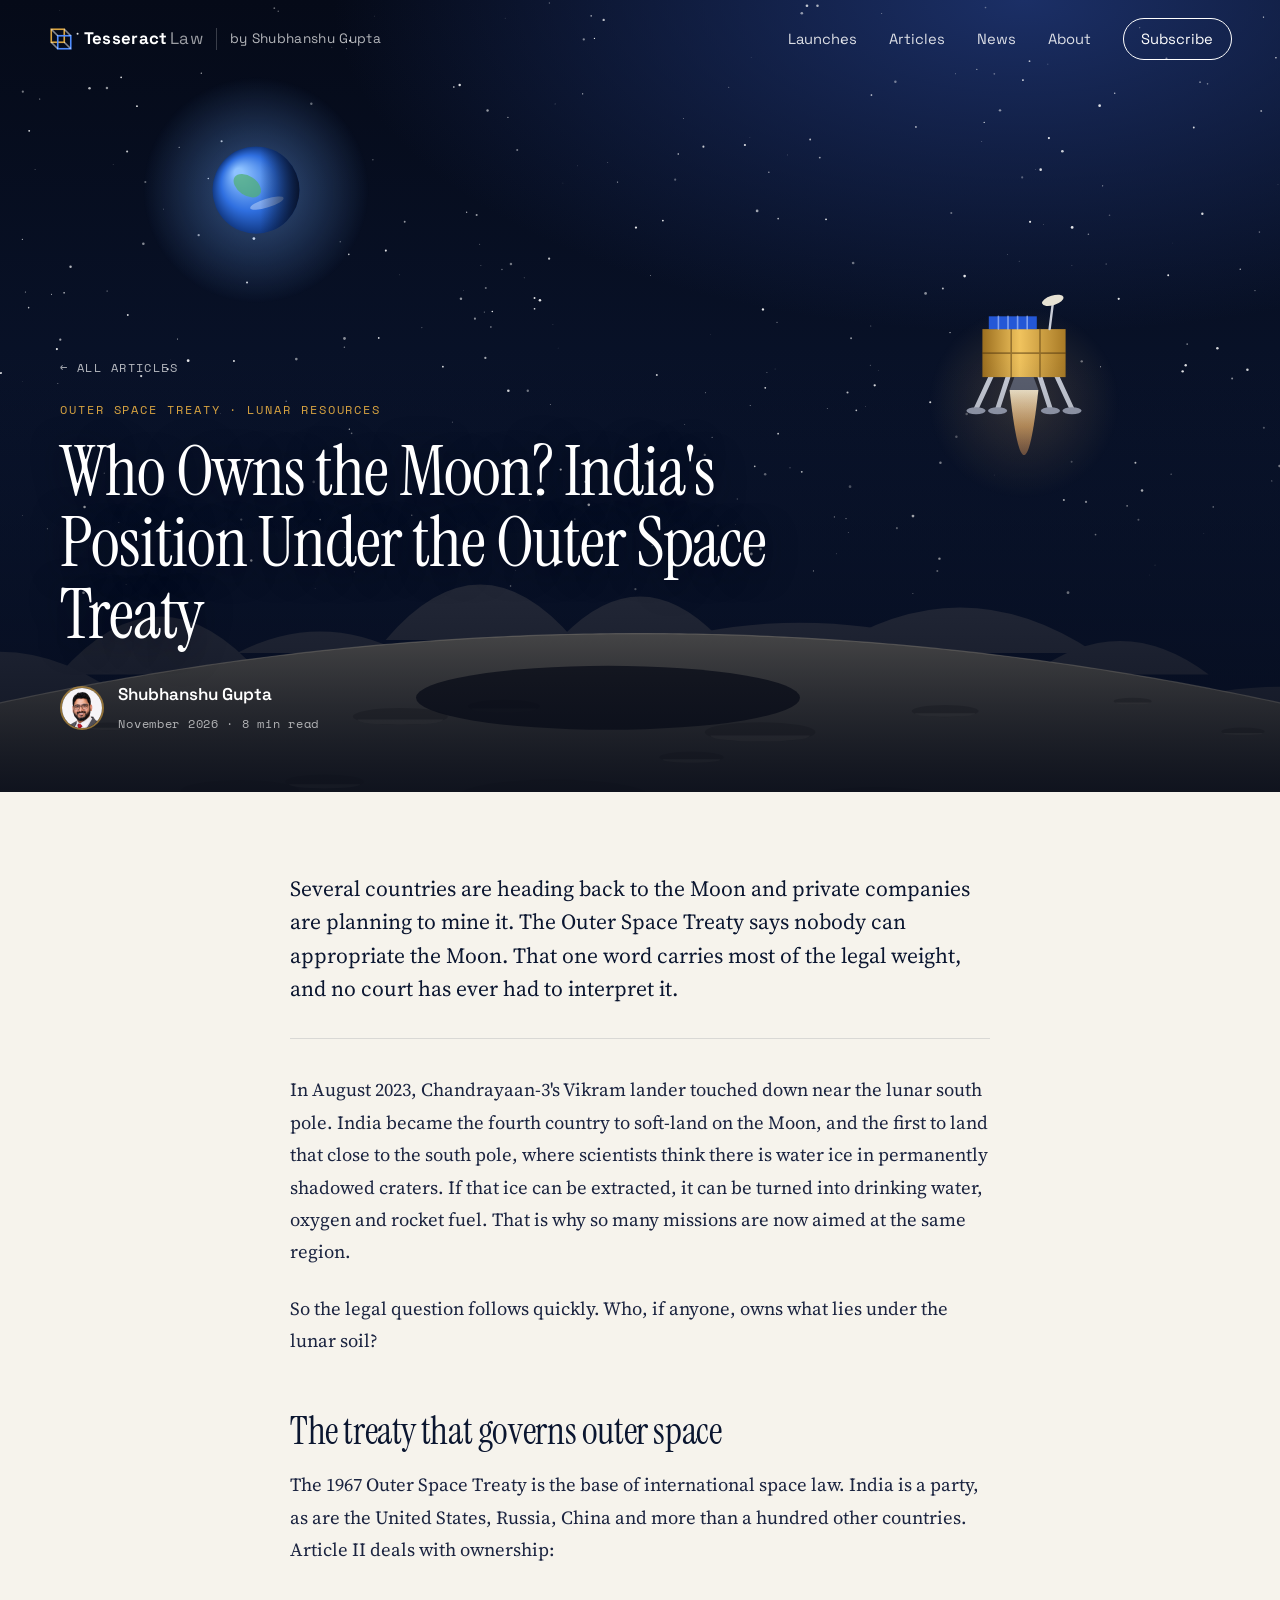
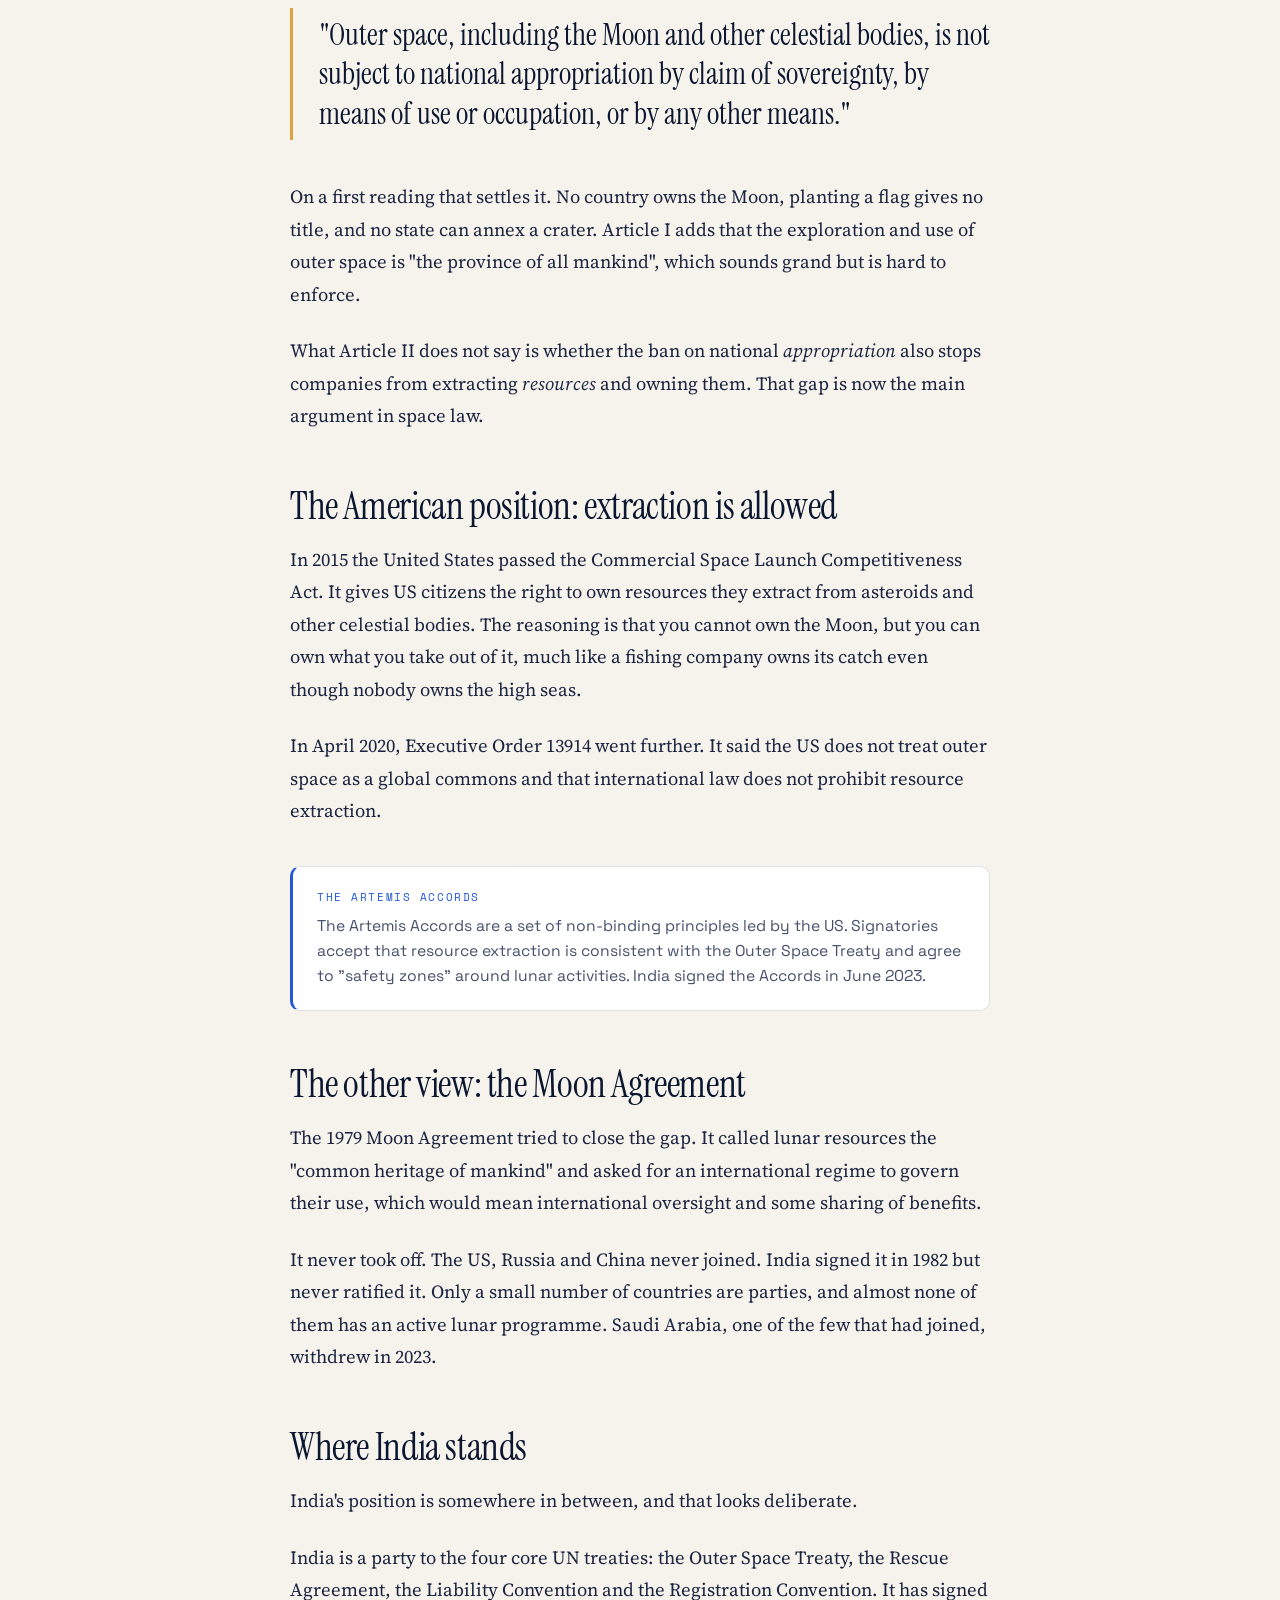
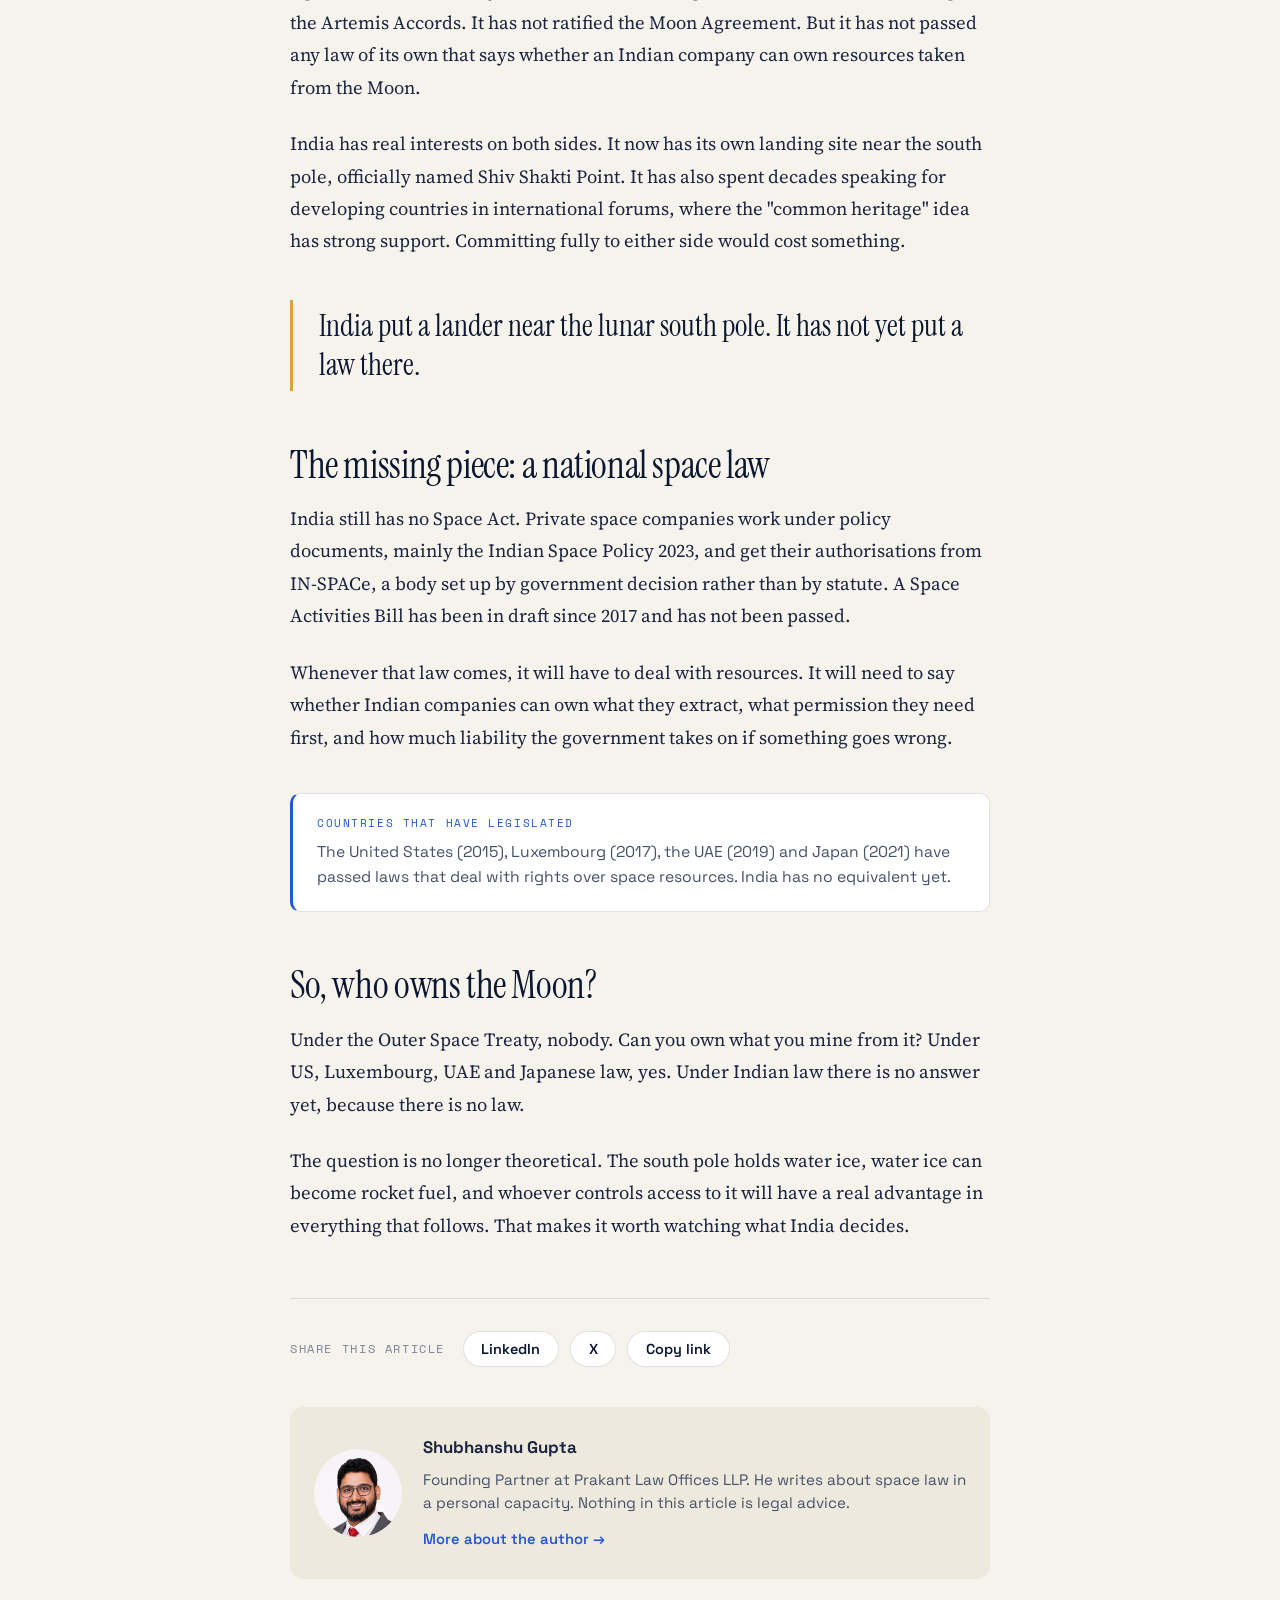
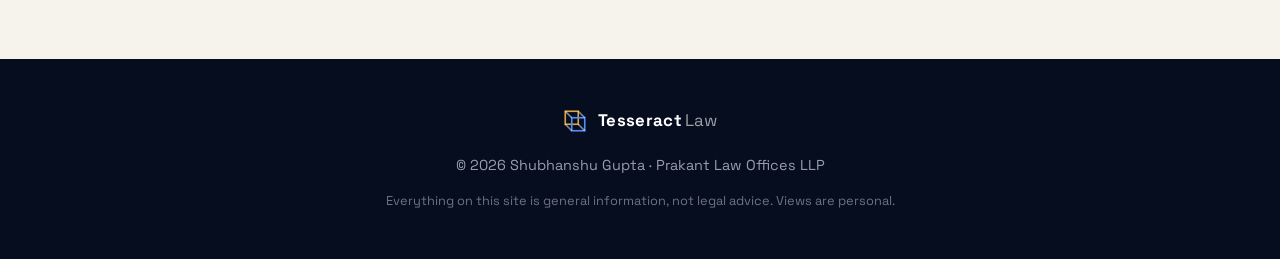
==== commit 84c889f4: "Add files via upload" ====
--- a/posts/who-owns-the-moon.html
+++ b/posts/who-owns-the-moon.html
@@ -14,6 +14,7 @@
   <link rel="preconnect" href="https://fonts.googleapis.com">
   <link rel="preconnect" href="https://fonts.gstatic.com" crossorigin>
   <link href="https://fonts.googleapis.com/css2?family=Instrument+Serif:ital@0;1&family=Source+Serif+4:ital,opsz,wght@0,8..60,400;0,8..60,600;1,8..60,400&family=Space+Grotesk:wght@400;500;600;700&family=Space+Mono:wght@400;700&display=swap" rel="stylesheet">
+  <link rel="canonical" href="https://tesseractlaw.github.io/posts/who-owns-the-moon.html">
   <link rel="stylesheet" href="../css/home.css">
   <link rel="stylesheet" href="../css/article.css">
   <link rel="icon" href="data:image/svg+xml,<svg xmlns='http://www.w3.org/2000/svg' viewBox='0 0 100 100'><rect x='18' y='18' width='46' height='46' fill='none' stroke='%23d9a441' stroke-width='7'/><rect x='36' y='36' width='46' height='46' fill='none' stroke='%234f8cff' stroke-width='7'/></svg>">
--- a/css/home.css
+++ b/css/home.css
@@ -357,3 +357,42 @@
   .board { grid-template-columns: 1fr; }
   .brand-by { display: none; }
 }
+
+/* =========== v3: combined launches & news =========== */
+.space-grid { display: grid; grid-template-columns: 1.15fr 1fr; gap: 1.5rem; align-items: start; }
+.panel { background: #fff; border: 1px solid var(--line); border-radius: var(--radius); padding: 1.4rem 1.5rem 1.2rem; }
+.panel-head { display: flex; align-items: center; justify-content: space-between; margin-bottom: .6rem; }
+.panel-head h3 { font-family: var(--serif); font-weight: 400; font-size: 1.6rem; }
+.live { display: inline-flex; align-items: center; gap: .4rem; font-family: var(--mono); font-size: .65rem; letter-spacing: .14em; text-transform: uppercase; color: #1f8a4c; }
+.live-dot { width: 7px; height: 7px; border-radius: 50%; background: #2fb36a; animation: pulse-green 2s infinite; }
+@keyframes pulse-green { 0% { box-shadow: 0 0 0 0 rgba(47,179,106,.6); } 70% { box-shadow: 0 0 0 7px rgba(47,179,106,0); } 100% { box-shadow: 0 0 0 0 rgba(47,179,106,0); } }
+
+.launch-table { width: 100%; border-collapse: collapse; }
+.launch-table td { padding: .75rem .4rem; border-top: 1px solid var(--line); vertical-align: top; }
+.launch-table td:first-child { padding-left: 0; width: 84px; }
+.launch-table td:last-child { padding-right: 0; text-align: right; white-space: nowrap; }
+.lt-date { font-family: var(--mono); font-size: .74rem; color: var(--ink); line-height: 1.4; }
+.lt-date small { display: block; color: var(--ink-3); font-size: .68rem; }
+.lt-mission { display: flex; gap: .6rem; align-items: flex-start; }
+.lt-flag { width: 22px; height: 15px; border-radius: 2px; object-fit: cover; margin-top: .2rem; box-shadow: 0 0 0 1px rgba(11,22,48,.12); flex-shrink: 0; }
+.lt-code { font-family: var(--mono); font-size: .6rem; color: var(--ink-3); width: 22px; margin-top: .25rem; flex-shrink: 0; }
+.lt-name { font-weight: 600; font-size: .95rem; line-height: 1.3; color: var(--ink); }
+.lt-sub { font-size: .8rem; color: var(--ink-3); line-height: 1.35; margin-top: .1rem; }
+.launch-table .status { margin-left: 0; }
+.launch-table .status.go  { background: rgba(47,179,106,.14); color: #1f8a4c; }
+.launch-table .status.tbc { background: rgba(217,164,65,.18); color: var(--gold-ink); }
+.launch-table .status.tbd { background: rgba(11,22,48,.06); color: var(--ink-3); }
+.launch-table .board-loading { color: var(--ink-3) !important; font-size: .9rem; }
+.panel-foot { font-size: .75rem; color: var(--ink-3); margin-top: .6rem; padding-top: .7rem; border-top: 1px solid var(--line); }
+.panel-foot a { color: var(--blue-ink); }
+
+.news-list { list-style: none; }
+.news-list li { padding: .85rem 0; border-top: 1px solid var(--line); }
+.news-meta { font-family: var(--mono); font-size: .68rem; letter-spacing: .08em; text-transform: uppercase; color: var(--ink-3); }
+.news-list h4 { font-size: .98rem; font-weight: 600; line-height: 1.35; margin: .25rem 0 .3rem; color: var(--ink); }
+.news-list h4 a:hover { color: var(--gold-ink); }
+.news-list p { font-size: .86rem; color: var(--ink-2); line-height: 1.5; }
+
+@media (max-width: 900px) {
+  .space-grid { grid-template-columns: 1fr; }
+}
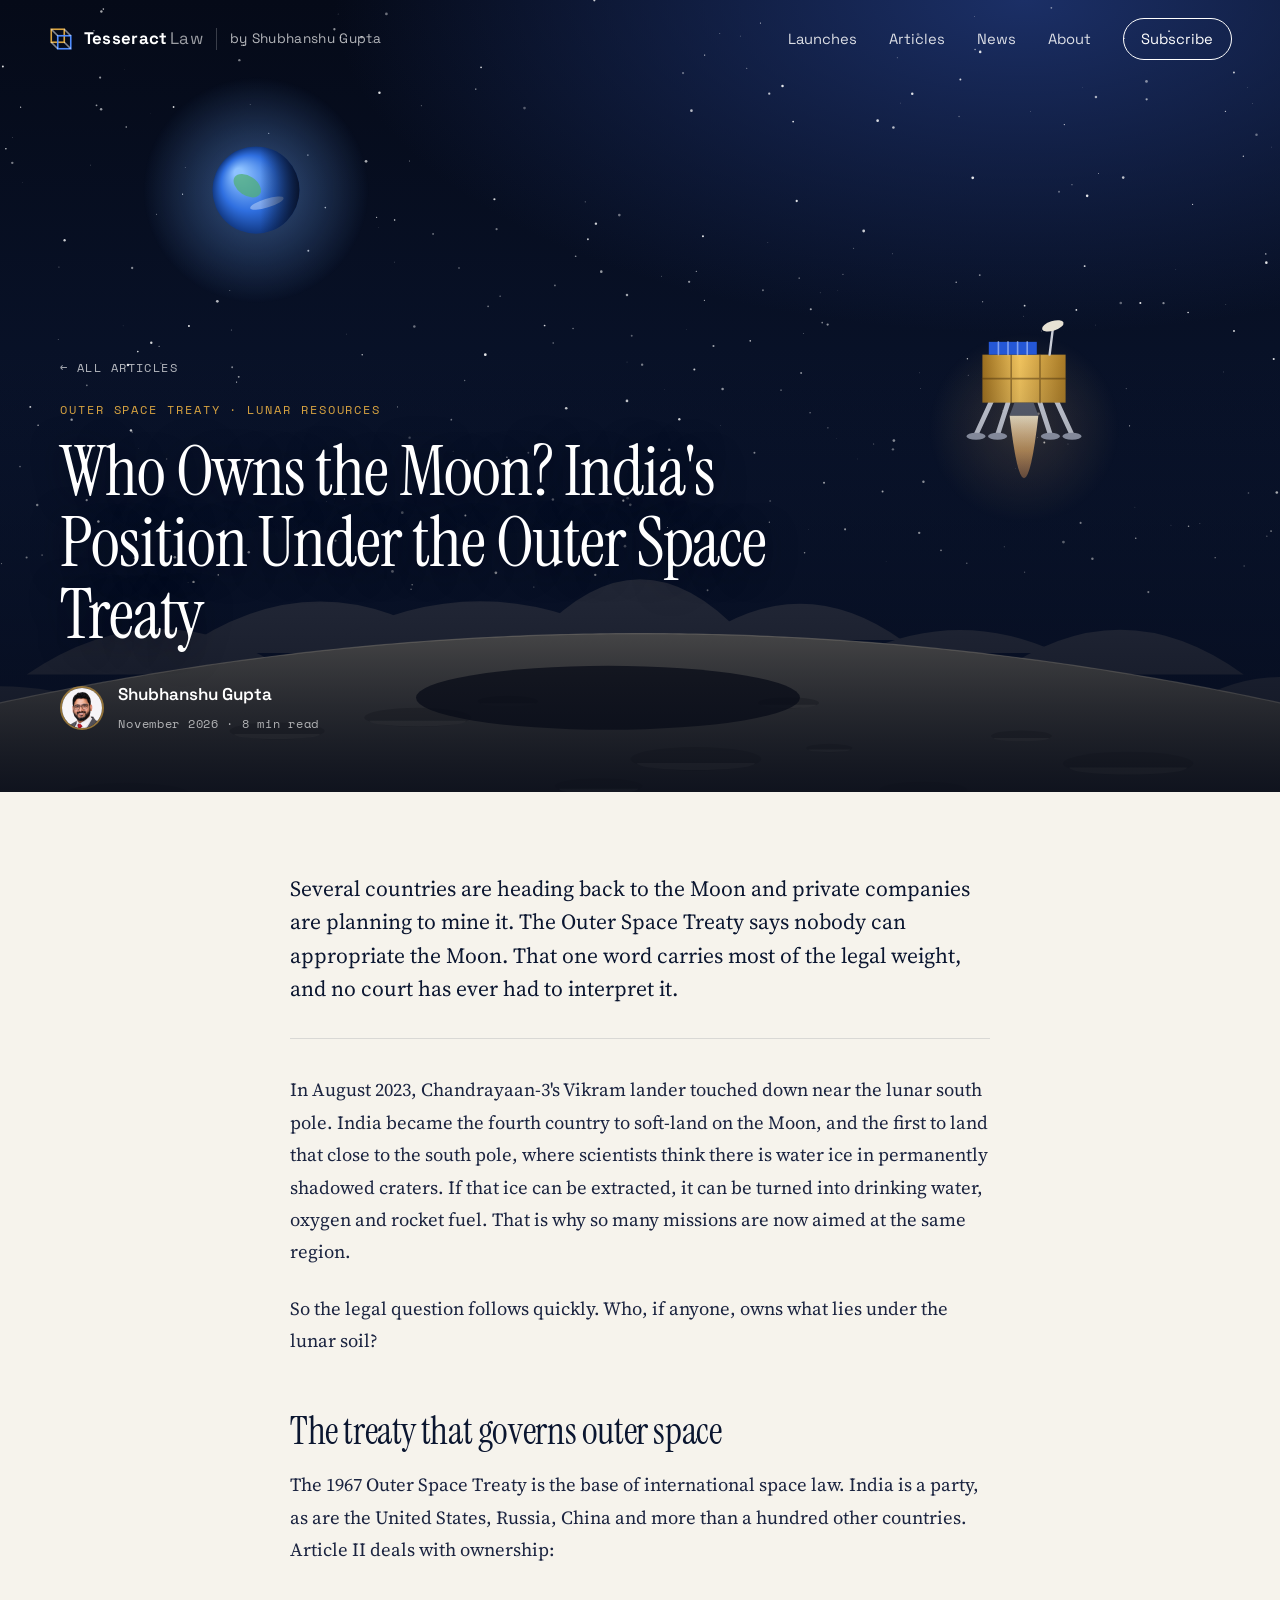
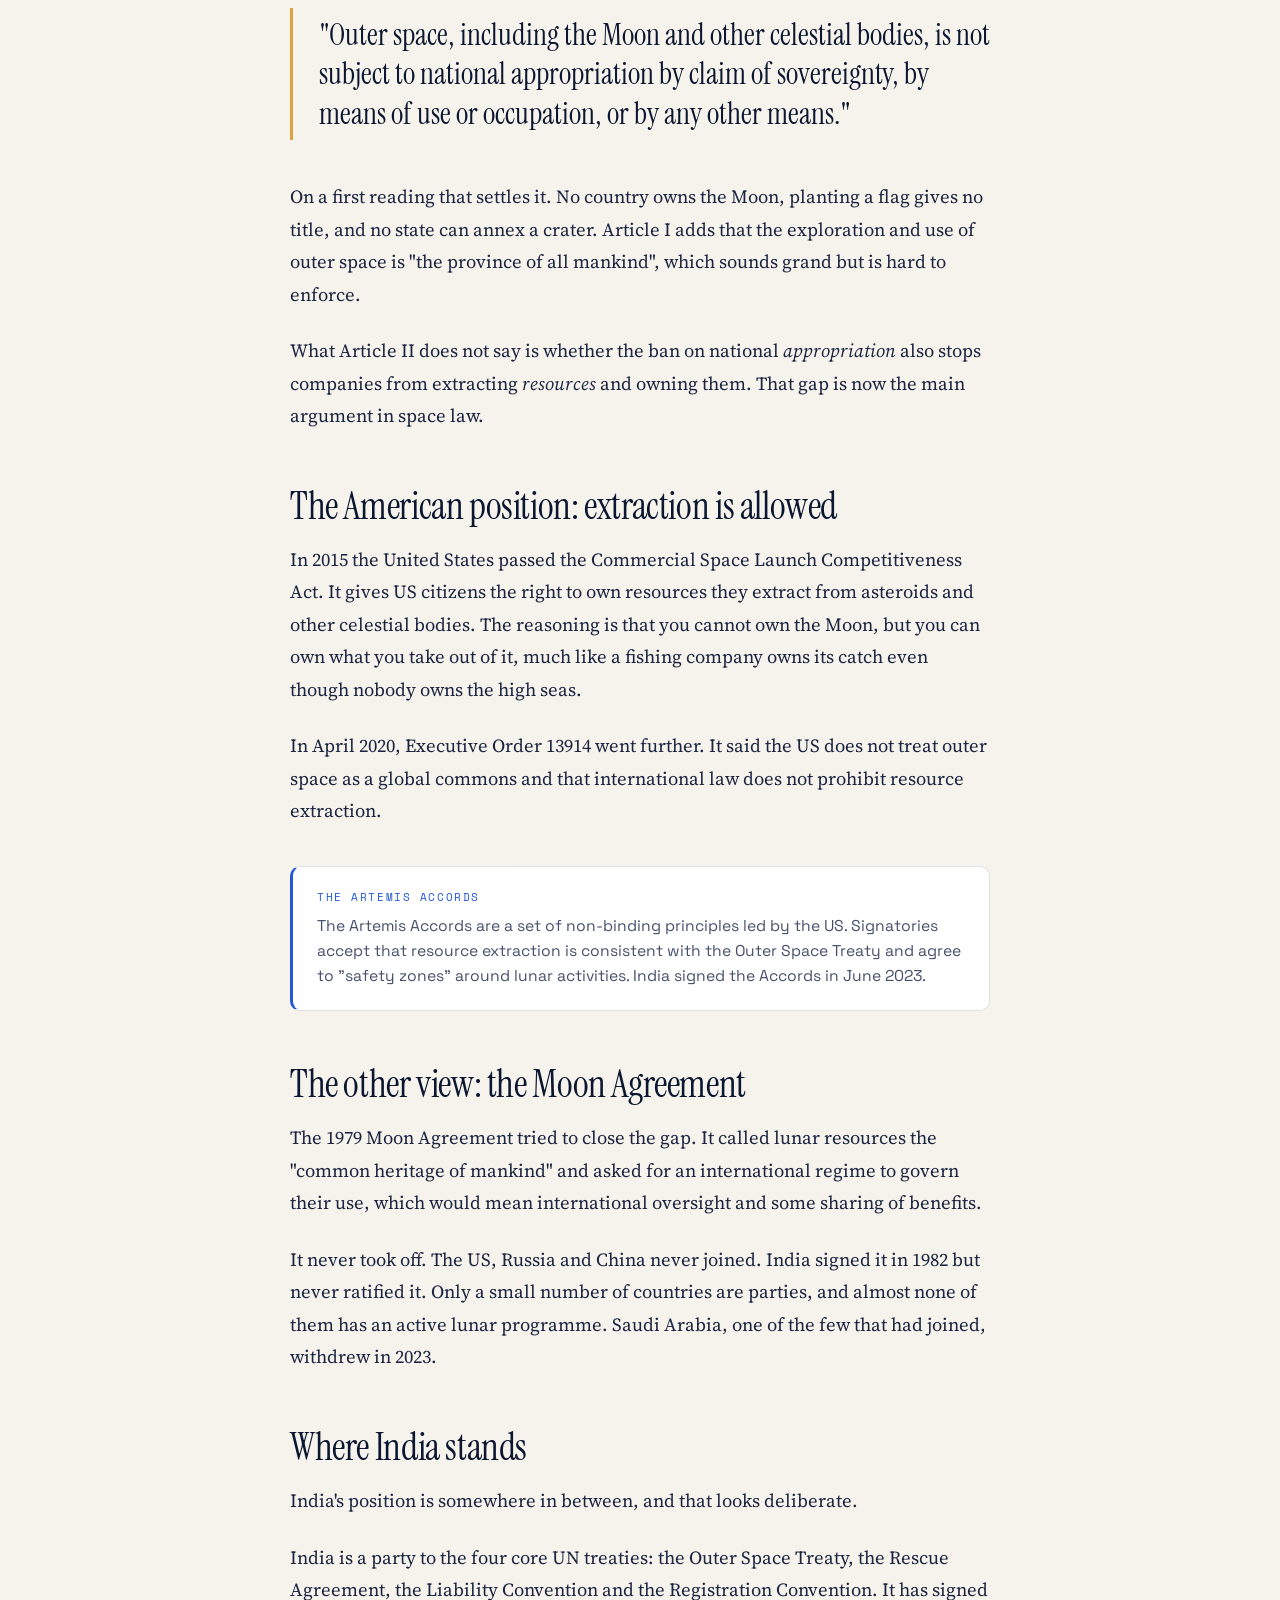
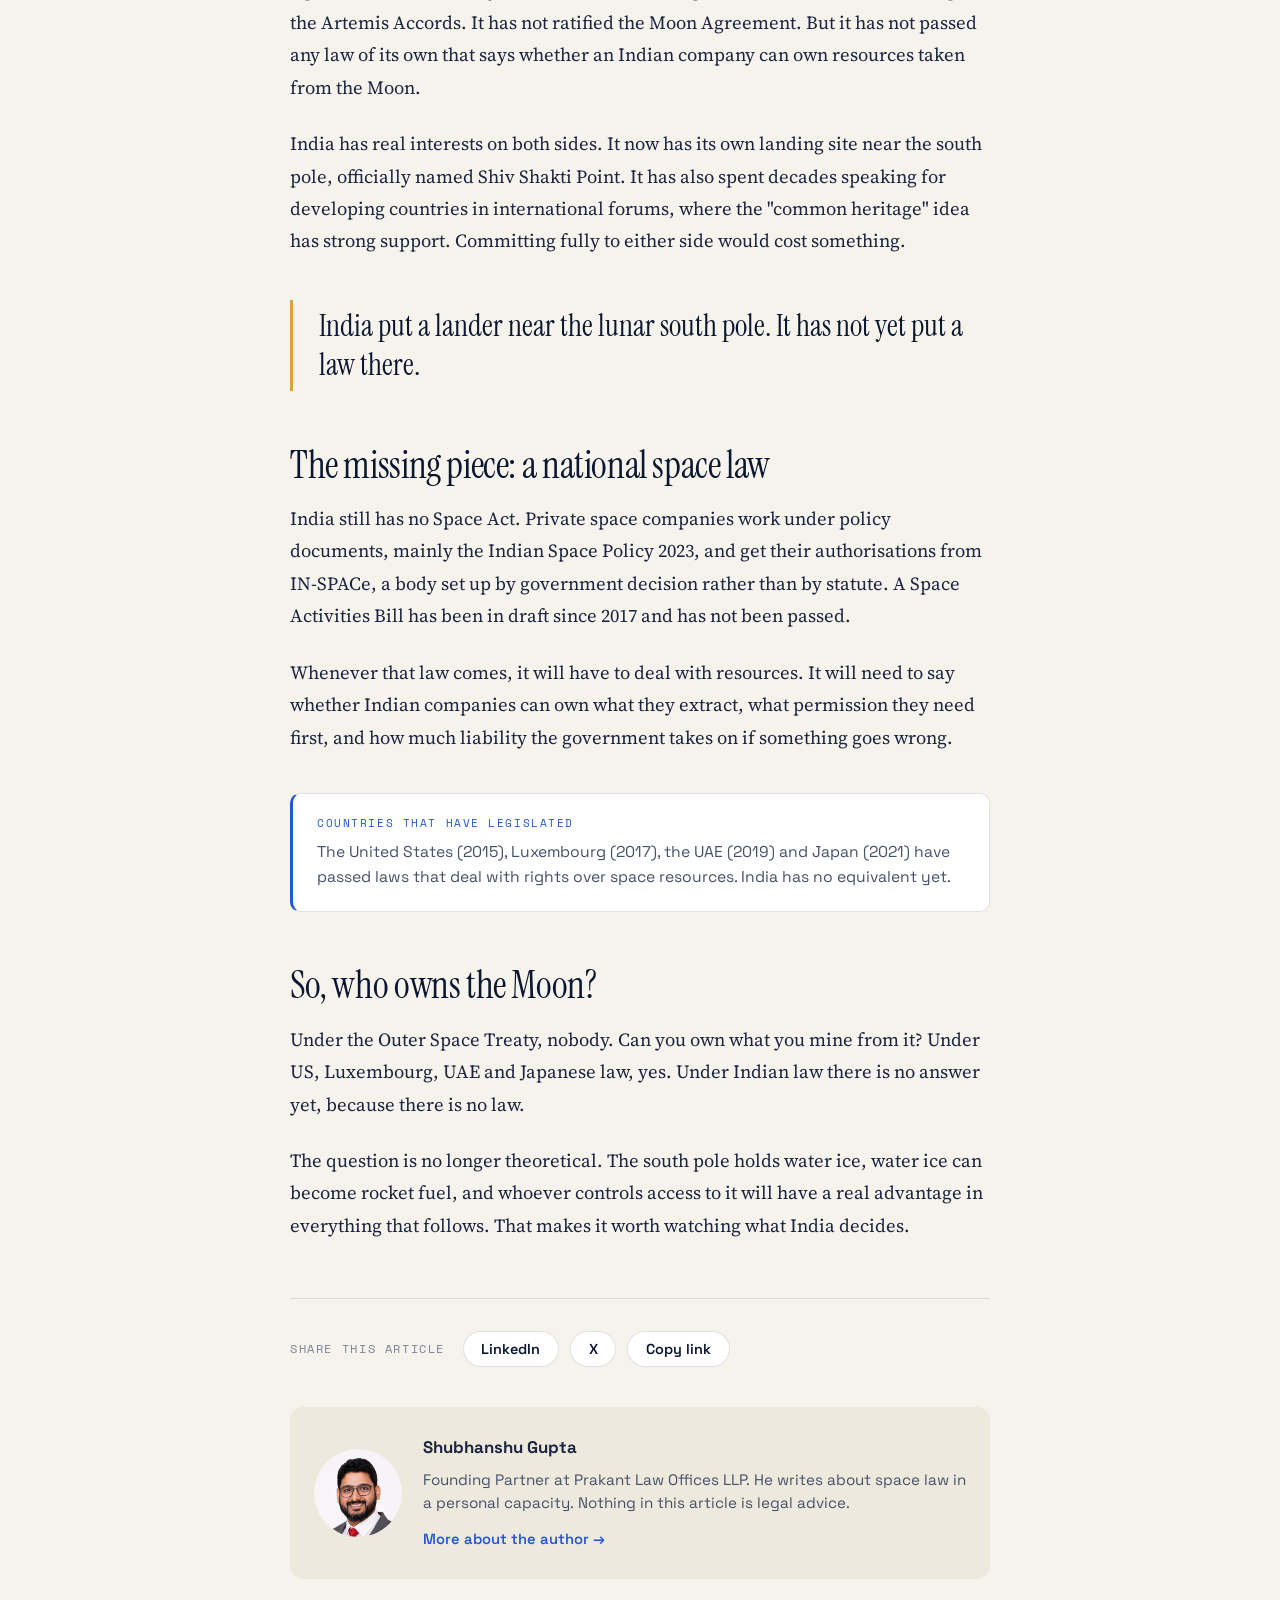
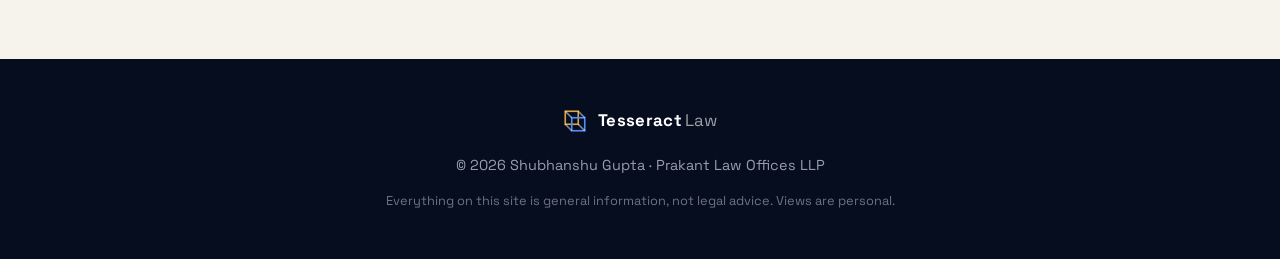
==== commit 7e1e34de: "Add files via upload" ====
--- a/posts/who-owns-the-moon.html
+++ b/posts/who-owns-the-moon.html
@@ -15,8 +15,8 @@
   <link rel="preconnect" href="https://fonts.gstatic.com" crossorigin>
   <link href="https://fonts.googleapis.com/css2?family=Instrument+Serif:ital@0;1&family=Source+Serif+4:ital,opsz,wght@0,8..60,400;0,8..60,600;1,8..60,400&family=Space+Grotesk:wght@400;500;600;700&family=Space+Mono:wght@400;700&display=swap" rel="stylesheet">
   <link rel="canonical" href="https://tesseractlaw.github.io/posts/who-owns-the-moon.html">
-  <link rel="stylesheet" href="../css/home.css">
-  <link rel="stylesheet" href="../css/article.css">
+  <link rel="stylesheet" href="../css/home.css?v=3">
+  <link rel="stylesheet" href="../css/article.css?v=3">
   <link rel="icon" href="data:image/svg+xml,<svg xmlns='http://www.w3.org/2000/svg' viewBox='0 0 100 100'><rect x='18' y='18' width='46' height='46' fill='none' stroke='%23d9a441' stroke-width='7'/><rect x='36' y='36' width='46' height='46' fill='none' stroke='%234f8cff' stroke-width='7'/></svg>">
 </head>
 <body class="article-page">
@@ -155,6 +155,6 @@
     </div>
   </footer>
 
-  <script src="../js/article.js"></script>
+  <script src="../js/article.js?v=3"></script>
 </body>
 </html>
